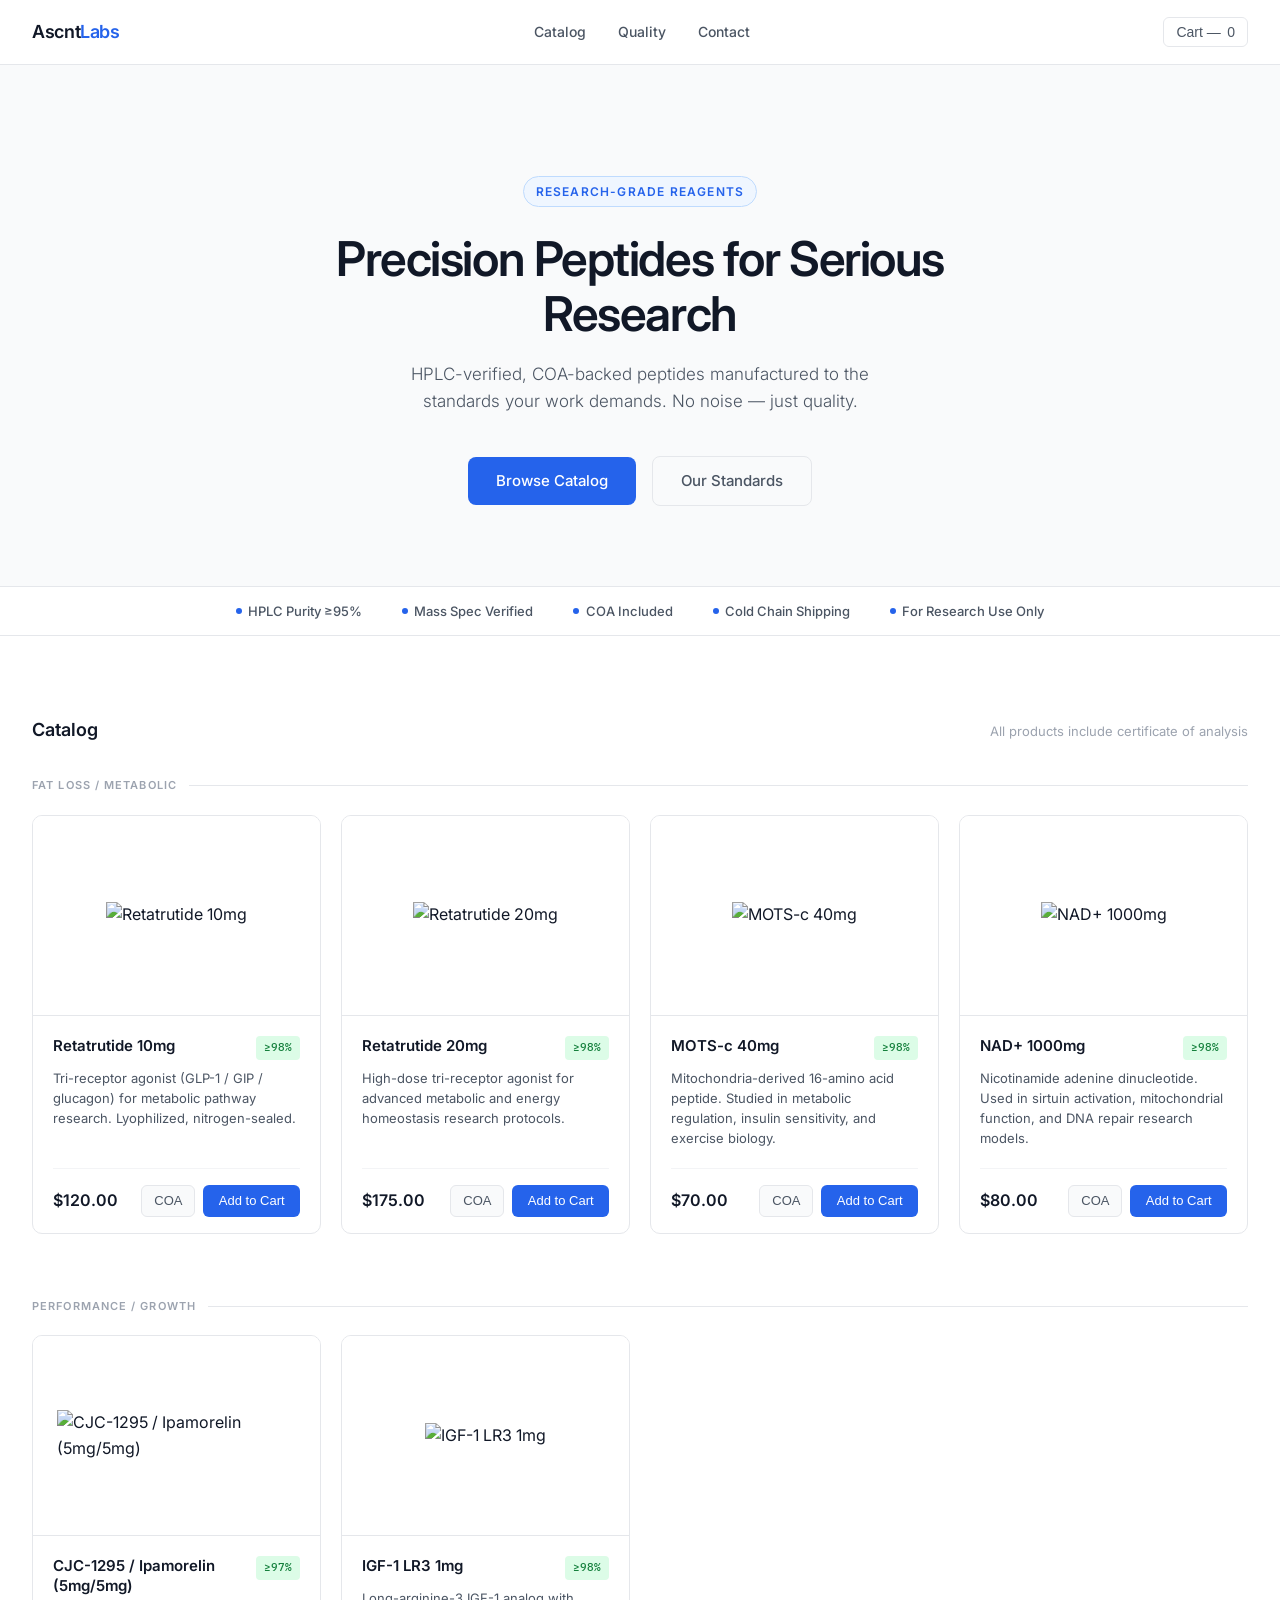
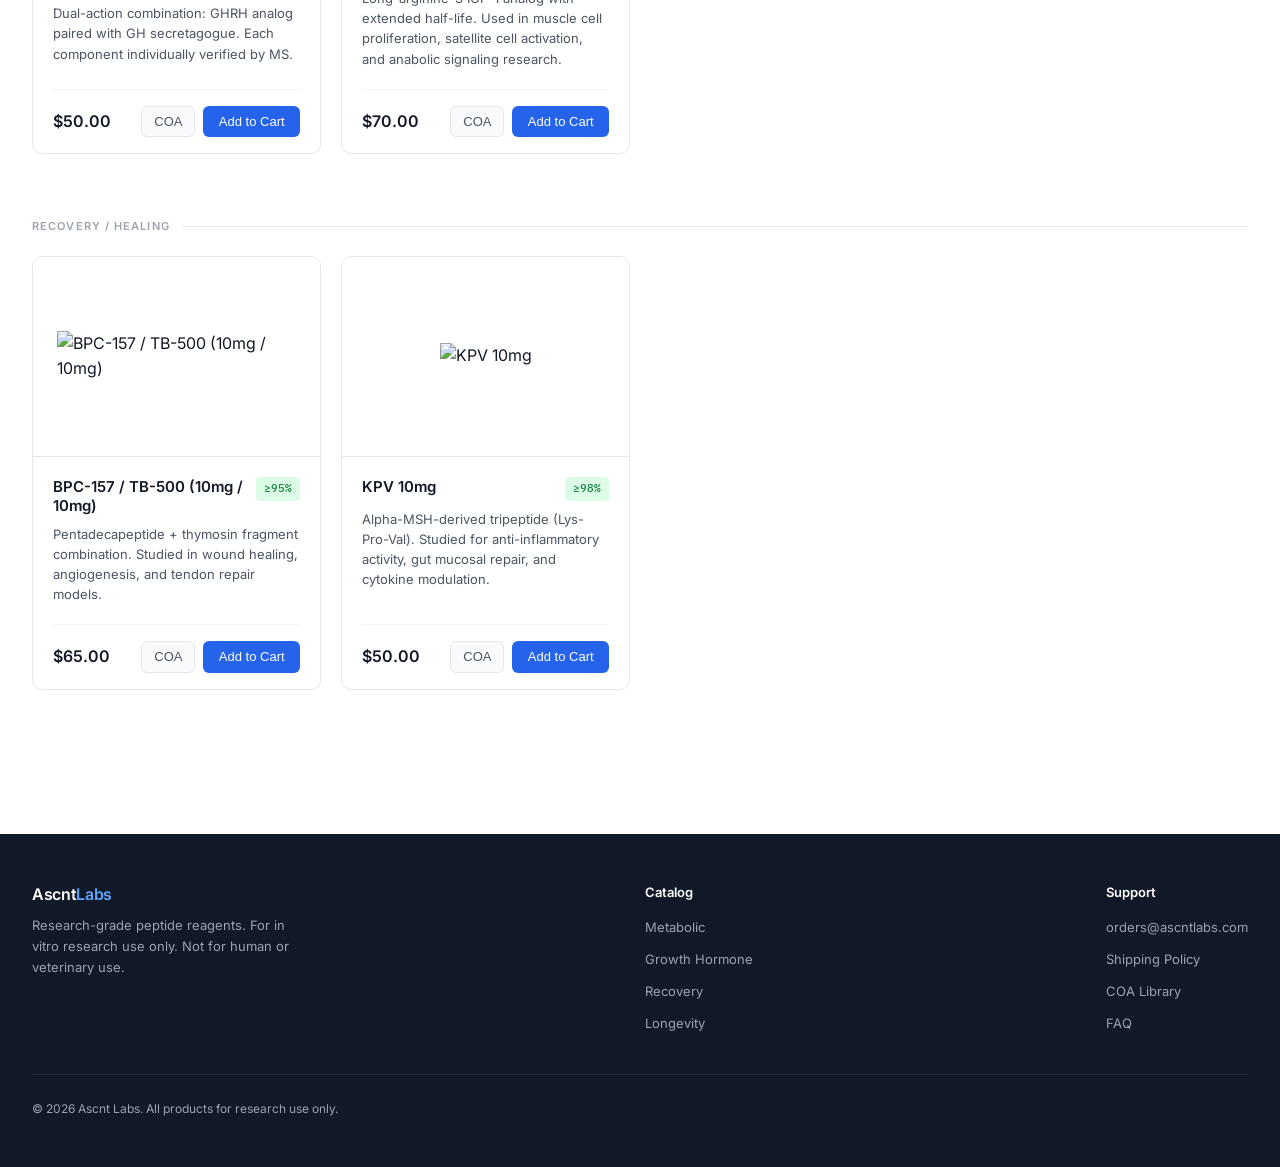
==== prototype/index.html @ 93847897 "Initial commit: Ascnt Labs storefront prototype - prototype/index.html — clinical lab-aesthetic stor" ====
<!DOCTYPE html>
<html lang="en">
<head>
    <meta charset="UTF-8">
    <meta name="viewport" content="width=device-width, initial-scale=1.0">
    <title>Ascnt Labs — Research-Grade Peptides</title>
    <link href="https://fonts.googleapis.com/css2?family=Inter:wght@300;400;500;600&family=IBM+Plex+Mono:wght@400;500&display=swap" rel="stylesheet">
    <style>
        :root {
            --white:       #FFFFFF;
            --gray-50:     #F9FAFB;
            --gray-100:    #F3F4F6;
            --gray-200:    #E5E7EB;
            --gray-400:    #9CA3AF;
            --gray-600:    #4B5563;
            --gray-900:    #111827;
            --blue-50:     #EFF6FF;
            --blue-200:    #BFDBFE;
            --blue-600:    #2563EB;
            --blue-700:    #1D4ED8;
            --green-100:   #DCFCE7;
            --green-700:   #15803D;
            --shadow-sm:   0 1px 3px rgba(0,0,0,0.08);
            --shadow-md:   0 4px 12px rgba(0,0,0,0.08);
            --shadow-lg:   0 8px 24px rgba(0,0,0,0.10);
        }

        * { margin: 0; padding: 0; box-sizing: border-box; }

        body {
            font-family: 'Inter', sans-serif;
            color: var(--gray-900);
            background: var(--white);
            line-height: 1.6;
        }

        /* ── NAV ── */
        .nav {
            position: fixed;
            top: 0; width: 100%;
            background: rgba(255,255,255,0.96);
            backdrop-filter: blur(12px);
            border-bottom: 1px solid var(--gray-200);
            z-index: 1000;
        }
        .nav-inner {
            max-width: 1280px;
            margin: 0 auto;
            padding: 0 2rem;
            height: 64px;
            display: flex;
            align-items: center;
            justify-content: space-between;
        }
        .logo {
            font-size: 1.125rem;
            font-weight: 600;
            letter-spacing: -0.02em;
            color: var(--gray-900);
            text-decoration: none;
        }
        .logo span { color: var(--blue-600); }
        .nav-links {
            display: flex;
            gap: 2rem;
            list-style: none;
            align-items: center;
        }
        .nav-links a {
            font-size: 0.875rem;
            font-weight: 500;
            color: var(--gray-600);
            text-decoration: none;
            transition: color 0.2s;
        }
        .nav-links a:hover { color: var(--gray-900); }
        .nav-cart {
            display: flex;
            align-items: center;
            gap: 0.4rem;
            font-size: 0.875rem;
            font-weight: 500;
            color: var(--gray-600);
            cursor: pointer;
            background: none;
            border: none;
            padding: 0.4rem 0.75rem;
            border: 1px solid var(--gray-200);
            border-radius: 6px;
            transition: all 0.2s;
        }
        .nav-cart:hover { border-color: var(--blue-600); color: var(--blue-600); }

        /* ── HERO ── */
        .hero {
            margin-top: 64px;
            padding: 7rem 2rem 5rem;
            background: var(--gray-50);
            border-bottom: 1px solid var(--gray-200);
        }
        .hero-inner {
            max-width: 720px;
            margin: 0 auto;
            text-align: center;
        }
        .hero-label {
            display: inline-block;
            font-size: 0.75rem;
            font-weight: 600;
            letter-spacing: 0.1em;
            text-transform: uppercase;
            color: var(--blue-600);
            background: var(--blue-50);
            border: 1px solid var(--blue-200);
            padding: 0.3rem 0.75rem;
            border-radius: 99px;
            margin-bottom: 1.5rem;
        }
        .hero h1 {
            font-size: clamp(2rem, 4vw, 3rem);
            font-weight: 600;
            letter-spacing: -0.03em;
            line-height: 1.15;
            color: var(--gray-900);
            margin-bottom: 1.25rem;
        }
        .hero p {
            font-size: 1.0625rem;
            color: var(--gray-600);
            max-width: 520px;
            margin: 0 auto 2.5rem;
            font-weight: 300;
        }
        .btn-primary {
            display: inline-block;
            background: var(--blue-600);
            color: #fff;
            font-size: 0.9375rem;
            font-weight: 500;
            padding: 0.75rem 1.75rem;
            border-radius: 8px;
            text-decoration: none;
            border: none;
            cursor: pointer;
            transition: background 0.2s, transform 0.15s;
        }
        .btn-primary:hover { background: var(--blue-700); transform: translateY(-1px); }
        .btn-outline {
            display: inline-block;
            background: transparent;
            color: var(--gray-600);
            font-size: 0.9375rem;
            font-weight: 500;
            padding: 0.75rem 1.75rem;
            border-radius: 8px;
            text-decoration: none;
            border: 1px solid var(--gray-200);
            cursor: pointer;
            margin-left: 0.75rem;
            transition: border-color 0.2s, color 0.2s;
        }
        .btn-outline:hover { border-color: var(--gray-400); color: var(--gray-900); }

        /* ── TRUST BAR ── */
        .trust-bar {
            background: var(--white);
            border-bottom: 1px solid var(--gray-200);
            padding: 0.875rem 2rem;
        }
        .trust-bar-inner {
            max-width: 1280px;
            margin: 0 auto;
            display: flex;
            justify-content: center;
            gap: 2.5rem;
            flex-wrap: wrap;
        }
        .trust-item {
            display: flex;
            align-items: center;
            gap: 0.4rem;
            font-size: 0.8125rem;
            font-weight: 500;
            color: var(--gray-600);
        }
        .trust-dot {
            width: 6px; height: 6px;
            border-radius: 50%;
            background: var(--blue-600);
            flex-shrink: 0;
        }

        /* ── PRODUCTS ── */
        .products {
            padding: 5rem 2rem;
            background: var(--white);
        }
        .products-inner { max-width: 1280px; margin: 0 auto; }

        .section-header {
            display: flex;
            align-items: baseline;
            justify-content: space-between;
            margin-bottom: 2rem;
        }
        .section-title {
            font-size: 1.125rem;
            font-weight: 600;
            color: var(--gray-900);
        }
        .section-meta {
            font-size: 0.8125rem;
            color: var(--gray-400);
        }

        .category-block { margin-bottom: 4rem; }
        .category-label {
            font-size: 0.6875rem;
            font-weight: 600;
            letter-spacing: 0.1em;
            text-transform: uppercase;
            color: var(--gray-400);
            margin-bottom: 1.25rem;
            display: flex;
            align-items: center;
            gap: 0.75rem;
        }
        .category-label::after {
            content: '';
            flex: 1;
            height: 1px;
            background: var(--gray-200);
        }

        .product-grid {
            display: grid;
            grid-template-columns: repeat(auto-fill, minmax(280px, 1fr));
            gap: 1.25rem;
        }

        .product-card {
            border: 1px solid var(--gray-200);
            border-radius: 10px;
            padding: 0;
            background: var(--white);
            transition: border-color 0.2s, box-shadow 0.2s;
            display: flex;
            flex-direction: column;
            overflow: hidden;
        }
        .product-card:hover {
            border-color: var(--gray-400);
            box-shadow: var(--shadow-md);
        }
        .product-img-wrap {
            background: var(--white);
            border-bottom: 1px solid var(--gray-200);
            height: 200px;
            display: flex;
            align-items: center;
            justify-content: center;
            padding: 1.5rem;
            overflow: hidden;
        }
        .product-img-wrap img {
            max-width: 100%;
            max-height: 100%;
            width: auto;
            height: auto;
            object-fit: contain;
            display: block;
        }
        .product-card-body {
            padding: 1.25rem 1.25rem 1rem;
            display: flex;
            flex-direction: column;
            flex: 1;
        }

        .product-card-top {
            display: flex;
            justify-content: space-between;
            align-items: flex-start;
            margin-bottom: 0.5rem;
        }
        .product-name {
            font-size: 0.9375rem;
            font-weight: 600;
            color: var(--gray-900);
            line-height: 1.3;
        }
        .purity-tag {
            font-family: 'IBM Plex Mono', monospace;
            font-size: 0.6875rem;
            font-weight: 500;
            color: var(--green-700);
            background: var(--green-100);
            padding: 0.2rem 0.5rem;
            border-radius: 4px;
            white-space: nowrap;
            flex-shrink: 0;
            margin-left: 0.5rem;
        }
        .product-desc {
            font-size: 0.8125rem;
            color: var(--gray-600);
            line-height: 1.55;
            margin-bottom: 1.25rem;
            flex: 1;
        }
        .product-footer {
            display: flex;
            align-items: center;
            justify-content: space-between;
            margin-top: auto;
            padding-top: 1rem;
            border-top: 1px solid var(--gray-100);
        }
        .product-price {
            font-size: 1rem;
            font-weight: 600;
            color: var(--gray-900);
        }
        .product-actions {
            display: flex;
            gap: 0.5rem;
        }
        .btn-coa {
            font-size: 0.8125rem;
            font-weight: 500;
            color: var(--gray-600);
            background: var(--gray-50);
            border: 1px solid var(--gray-200);
            padding: 0.45rem 0.75rem;
            border-radius: 6px;
            cursor: pointer;
            transition: all 0.2s;
        }
        .btn-coa:hover { background: var(--gray-100); }
        .btn-atc {
            font-size: 0.8125rem;
            font-weight: 500;
            color: var(--white);
            background: var(--blue-600);
            border: 1px solid transparent;
            padding: 0.45rem 0.9rem;
            border-radius: 6px;
            cursor: pointer;
            transition: background 0.2s;
        }
        .btn-atc:hover { background: var(--blue-700); }
        .btn-atc.added { background: var(--green-700); }

        /* ── COA MODAL ── */
        .modal-overlay {
            display: none;
            position: fixed;
            inset: 0;
            background: rgba(17,24,39,0.5);
            backdrop-filter: blur(4px);
            z-index: 2000;
            align-items: center;
            justify-content: center;
        }
        .modal-overlay.open { display: flex; }
        .modal-box {
            background: var(--white);
            border-radius: 12px;
            width: 90%;
            max-width: 600px;
            max-height: 80vh;
            overflow: hidden;
            display: flex;
            flex-direction: column;
            box-shadow: var(--shadow-lg);
        }
        .modal-top {
            padding: 1.5rem 2rem;
            border-bottom: 1px solid var(--gray-200);
            display: flex;
            justify-content: space-between;
            align-items: flex-start;
        }
        .modal-top h3 { font-size: 1rem; font-weight: 600; }
        .modal-top p { font-size: 0.8125rem; color: var(--gray-400); margin-top: 0.2rem; }
        .modal-close {
            background: none; border: none; cursor: pointer;
            color: var(--gray-400); font-size: 1.25rem; line-height: 1;
            padding: 0.25rem;
        }
        .modal-close:hover { color: var(--gray-900); }
        .modal-body {
            padding: 1.5rem 2rem;
            overflow-y: auto;
        }
        .coa-row {
            display: flex;
            gap: 1rem;
            padding: 0.75rem 0;
            border-bottom: 1px solid var(--gray-100);
            font-size: 0.875rem;
        }
        .coa-row:last-child { border-bottom: none; }
        .coa-key { font-weight: 500; color: var(--gray-600); min-width: 180px; flex-shrink: 0; }
        .coa-val { font-family: 'IBM Plex Mono', monospace; color: var(--gray-900); }
        .coa-storage {
            margin-top: 1.25rem;
            background: var(--blue-50);
            border: 1px solid var(--blue-200);
            border-radius: 8px;
            padding: 1rem 1.25rem;
            font-size: 0.8125rem;
            color: var(--gray-600);
            line-height: 1.6;
        }

        /* ── CART SIDEBAR ── */
        .cart-overlay {
            display: none;
            position: fixed; inset: 0;
            background: rgba(17,24,39,0.4);
            z-index: 2999;
        }
        .cart-overlay.open { display: block; }
        .cart-sidebar {
            position: fixed;
            top: 0; right: 0;
            width: 380px; height: 100vh;
            background: var(--white);
            border-left: 1px solid var(--gray-200);
            z-index: 3000;
            transform: translateX(100%);
            transition: transform 0.25s ease;
            display: flex;
            flex-direction: column;
        }
        .cart-sidebar.open { transform: translateX(0); }
        .cart-head {
            padding: 1.25rem 1.5rem;
            border-bottom: 1px solid var(--gray-200);
            display: flex;
            justify-content: space-between;
            align-items: center;
        }
        .cart-head h3 { font-size: 0.9375rem; font-weight: 600; }
        .cart-head button {
            background: none; border: none; cursor: pointer;
            color: var(--gray-400); font-size: 1.25rem;
        }
        .cart-items { flex: 1; overflow-y: auto; padding: 1rem 1.5rem; }
        .cart-empty { text-align: center; padding: 3rem 0; color: var(--gray-400); font-size: 0.875rem; }
        .cart-item-row {
            display: flex;
            gap: 1rem;
            padding: 0.875rem 0;
            border-bottom: 1px solid var(--gray-100);
        }
        .cart-item-info { flex: 1; }
        .cart-item-name { font-size: 0.875rem; font-weight: 500; }
        .cart-item-purity { font-size: 0.75rem; color: var(--gray-400); margin-top: 0.15rem; }
        .cart-item-price { font-size: 0.875rem; font-weight: 500; color: var(--gray-900); margin-top: 0.25rem; }
        .cart-qty {
            display: flex;
            align-items: center;
            gap: 0.5rem;
        }
        .cart-qty button {
            width: 24px; height: 24px;
            border: 1px solid var(--gray-200);
            background: var(--white);
            border-radius: 4px;
            cursor: pointer;
            font-size: 0.875rem;
            display: flex; align-items: center; justify-content: center;
            color: var(--gray-600);
        }
        .cart-qty button:hover { background: var(--gray-50); }
        .cart-qty span { font-size: 0.875rem; min-width: 20px; text-align: center; }
        .cart-foot {
            padding: 1.25rem 1.5rem;
            border-top: 1px solid var(--gray-200);
        }
        .cart-subtotal {
            display: flex;
            justify-content: space-between;
            font-size: 0.9375rem;
            font-weight: 600;
            margin-bottom: 1rem;
        }
        .cart-foot .btn-primary { width: 100%; text-align: center; }
        .cart-note { font-size: 0.75rem; color: var(--gray-400); text-align: center; margin-top: 0.75rem; }

        /* ── FOOTER ── */
        footer {
            background: var(--gray-900);
            color: var(--gray-400);
            padding: 3rem 2rem;
        }
        .footer-inner {
            max-width: 1280px;
            margin: 0 auto;
            display: flex;
            justify-content: space-between;
            align-items: flex-start;
            gap: 2rem;
            flex-wrap: wrap;
        }
        .footer-brand .logo { color: var(--white); font-size: 1rem; }
        .footer-brand p { font-size: 0.8125rem; margin-top: 0.5rem; max-width: 260px; line-height: 1.6; }
        .footer-links h4 { font-size: 0.8125rem; font-weight: 600; color: var(--white); margin-bottom: 0.75rem; }
        .footer-links ul { list-style: none; }
        .footer-links li { margin-bottom: 0.4rem; }
        .footer-links a { font-size: 0.8125rem; color: var(--gray-400); text-decoration: none; }
        .footer-links a:hover { color: var(--white); }
        .footer-bottom {
            max-width: 1280px;
            margin: 2rem auto 0;
            padding-top: 1.5rem;
            border-top: 1px solid rgba(255,255,255,0.08);
            font-size: 0.75rem;
        }

        /* ── RESPONSIVE ── */
        @media (max-width: 640px) {
            .nav-links { display: none; }
            .hero { padding: 5rem 1.5rem 3.5rem; }
            .products { padding: 3rem 1.25rem; }
            .product-grid { grid-template-columns: 1fr; }
            .cart-sidebar { width: 100%; }
            .trust-bar-inner { gap: 1rem; }
        }
    </style>
</head>
<body>

<!-- NAV -->
<nav class="nav">
    <div class="nav-inner">
        <a href="#" class="logo">Ascnt<span>Labs</span></a>
        <ul class="nav-links">
            <li><a href="#catalog">Catalog</a></li>
            <li><a href="#quality">Quality</a></li>
            <li><a href="#contact">Contact</a></li>
        </ul>
        <button class="nav-cart" onclick="toggleCart()">
            Cart &mdash; <span id="cart-count">0</span>
        </button>
    </div>
</nav>

<!-- HERO -->
<section class="hero">
    <div class="hero-inner">
        <span class="hero-label">Research-Grade Reagents</span>
        <h1>Precision Peptides for Serious Research</h1>
        <p>HPLC-verified, COA-backed peptides manufactured to the standards your work demands. No noise — just quality.</p>
        <a href="#catalog" class="btn-primary">Browse Catalog</a>
        <a href="#quality" class="btn-outline">Our Standards</a>
    </div>
</section>

<!-- TRUST BAR -->
<div class="trust-bar">
    <div class="trust-bar-inner">
        <span class="trust-item"><span class="trust-dot"></span>HPLC Purity ≥95%</span>
        <span class="trust-item"><span class="trust-dot"></span>Mass Spec Verified</span>
        <span class="trust-item"><span class="trust-dot"></span>COA Included</span>
        <span class="trust-item"><span class="trust-dot"></span>Cold Chain Shipping</span>
        <span class="trust-item"><span class="trust-dot"></span>For Research Use Only</span>
    </div>
</div>

<!-- CATALOG -->
<section class="products" id="catalog">
    <div class="products-inner">
        <div class="section-header">
            <span class="section-title">Catalog</span>
            <span class="section-meta">All products include certificate of analysis</span>
        </div>

        <!-- Fat Loss / Metabolic -->
        <div class="category-block">
            <div class="category-label">Fat Loss / Metabolic</div>
            <div class="product-grid">

                <div class="product-card">
                    <div class="product-img-wrap">
                        <img src="https://ascntlabs.com/wp-content/uploads/2026/03/A973D19C-772F-4755-86F5-D60B913EC6E7-300x300.png" alt="Retatrutide 10mg">
                    </div>
                    <div class="product-card-body">
                        <div class="product-card-top">
                            <span class="product-name">Retatrutide 10mg</span>
                            <span class="purity-tag">≥98%</span>
                        </div>
                        <p class="product-desc">Tri-receptor agonist (GLP-1 / GIP / glucagon) for metabolic pathway research. Lyophilized, nitrogen-sealed.</p>
                        <div class="product-footer">
                            <span class="product-price">$120.00</span>
                            <div class="product-actions">
                                <button class="btn-coa" onclick="openCOA('retatrutide')">COA</button>
                                <button class="btn-atc" onclick="addToCart(this, 'retatrutide-10mg', 'Retatrutide 10mg', 120.00, '≥98% HPLC')">Add to Cart</button>
                            </div>
                        </div>
                    </div>
                </div>

                <div class="product-card">
                    <div class="product-img-wrap">
                        <img src="https://ascntlabs.com/wp-content/uploads/2026/03/425BF7D2-D442-4A06-AD78-8543AF862CE4-300x300.png" alt="Retatrutide 20mg">
                    </div>
                    <div class="product-card-body">
                        <div class="product-card-top">
                            <span class="product-name">Retatrutide 20mg</span>
                            <span class="purity-tag">≥98%</span>
                        </div>
                        <p class="product-desc">High-dose tri-receptor agonist for advanced metabolic and energy homeostasis research protocols.</p>
                        <div class="product-footer">
                            <span class="product-price">$175.00</span>
                            <div class="product-actions">
                                <button class="btn-coa" onclick="openCOA('retatrutide')">COA</button>
                                <button class="btn-atc" onclick="addToCart(this, 'retatrutide-20mg', 'Retatrutide 20mg', 175.00, '≥98% HPLC')">Add to Cart</button>
                            </div>
                        </div>
                    </div>
                </div>

                <div class="product-card">
                    <div class="product-img-wrap">
                        <img src="https://ascntlabs.com/wp-content/uploads/2026/03/22370990-6671-4916-9722-01942E691A66-300x300.png" alt="MOTS-c 40mg">
                    </div>
                    <div class="product-card-body">
                        <div class="product-card-top">
                            <span class="product-name">MOTS-c 40mg</span>
                            <span class="purity-tag">≥98%</span>
                        </div>
                        <p class="product-desc">Mitochondria-derived 16-amino acid peptide. Studied in metabolic regulation, insulin sensitivity, and exercise biology.</p>
                        <div class="product-footer">
                            <span class="product-price">$70.00</span>
                            <div class="product-actions">
                                <button class="btn-coa" onclick="openCOA('mots')">COA</button>
                                <button class="btn-atc" onclick="addToCart(this, 'mots-c-40mg', 'MOTS-c 40mg', 70.00, '≥98% HPLC')">Add to Cart</button>
                            </div>
                        </div>
                    </div>
                </div>

                <div class="product-card">
                    <div class="product-img-wrap">
                        <img src="https://ascntlabs.com/wp-content/uploads/2026/03/65B87D04-78AD-4845-A51E-76675DA1A362-300x300.png" alt="NAD+ 1000mg">
                    </div>
                    <div class="product-card-body">
                        <div class="product-card-top">
                            <span class="product-name">NAD+ 1000mg</span>
                            <span class="purity-tag">≥98%</span>
                        </div>
                        <p class="product-desc">Nicotinamide adenine dinucleotide. Used in sirtuin activation, mitochondrial function, and DNA repair research models.</p>
                        <div class="product-footer">
                            <span class="product-price">$80.00</span>
                            <div class="product-actions">
                                <button class="btn-coa" onclick="openCOA('nad')">COA</button>
                                <button class="btn-atc" onclick="addToCart(this, 'nad-1000mg', 'NAD+ 1000mg', 80.00, '≥98% HPLC')">Add to Cart</button>
                            </div>
                        </div>
                    </div>
                </div>

            </div>
        </div>

        <!-- Performance / Growth -->
        <div class="category-block">
            <div class="category-label">Performance / Growth</div>
            <div class="product-grid">

                <div class="product-card">
                    <div class="product-img-wrap">
                        <img src="https://ascntlabs.com/wp-content/uploads/2026/03/84F59392-8469-4397-BEFB-1A0F83288F43-300x300.png" alt="CJC-1295 / Ipamorelin (5mg/5mg)">
                    </div>
                    <div class="product-card-body">
                        <div class="product-card-top">
                            <span class="product-name">CJC-1295 / Ipamorelin (5mg/5mg)</span>
                            <span class="purity-tag">≥97%</span>
                        </div>
                        <p class="product-desc">Dual-action combination: GHRH analog paired with GH secretagogue. Each component individually verified by MS.</p>
                        <div class="product-footer">
                            <span class="product-price">$50.00</span>
                            <div class="product-actions">
                                <button class="btn-coa" onclick="openCOA('cjc1295')">COA</button>
                                <button class="btn-atc" onclick="addToCart(this, 'cjc-ipamorelin-5mg', 'CJC-1295 / Ipamorelin (5mg/5mg)', 50.00, '≥97% HPLC')">Add to Cart</button>
                            </div>
                        </div>
                    </div>
                </div>

                <div class="product-card">
                    <div class="product-img-wrap">
                        <img src="https://ascntlabs.com/wp-content/uploads/2026/03/E76014BA-EABA-4B15-AB50-AF3AB4CEDE96-300x300.png" alt="IGF-1 LR3 1mg">
                    </div>
                    <div class="product-card-body">
                        <div class="product-card-top">
                            <span class="product-name">IGF-1 LR3 1mg</span>
                            <span class="purity-tag">≥98%</span>
                        </div>
                        <p class="product-desc">Long-arginine-3 IGF-1 analog with extended half-life. Used in muscle cell proliferation, satellite cell activation, and anabolic signaling research.</p>
                        <div class="product-footer">
                            <span class="product-price">$70.00</span>
                            <div class="product-actions">
                                <button class="btn-coa" onclick="openCOA('igf1')">COA</button>
                                <button class="btn-atc" onclick="addToCart(this, 'igf1-lr3-1mg', 'IGF-1 LR3 1mg', 70.00, '≥98% HPLC')">Add to Cart</button>
                            </div>
                        </div>
                    </div>
                </div>

            </div>
        </div>

        <!-- Recovery / Healing -->
        <div class="category-block">
            <div class="category-label">Recovery / Healing</div>
            <div class="product-grid">

                <div class="product-card">
                    <div class="product-img-wrap">
                        <img src="https://ascntlabs.com/wp-content/uploads/2026/03/67340AB4-19EC-4C1C-9A5C-38E5CF64516A-300x300.png" alt="BPC-157 / TB-500 (10mg / 10mg)">
                    </div>
                    <div class="product-card-body">
                        <div class="product-card-top">
                            <span class="product-name">BPC-157 / TB-500 (10mg / 10mg)</span>
                            <span class="purity-tag">≥95%</span>
                        </div>
                        <p class="product-desc">Pentadecapeptide + thymosin fragment combination. Studied in wound healing, angiogenesis, and tendon repair models.</p>
                        <div class="product-footer">
                            <span class="product-price">$65.00</span>
                            <div class="product-actions">
                                <button class="btn-coa" onclick="openCOA('bpc157')">COA</button>
                                <button class="btn-atc" onclick="addToCart(this, 'bpc157-tb500', 'BPC-157 / TB-500 (10mg/10mg)', 65.00, '≥95% HPLC')">Add to Cart</button>
                            </div>
                        </div>
                    </div>
                </div>

                <div class="product-card">
                    <div class="product-img-wrap">
                        <img src="https://ascntlabs.com/wp-content/uploads/2026/03/8F6FA60F-045A-4498-A8C3-562706BD74EB-300x300.png" alt="KPV 10mg">
                    </div>
                    <div class="product-card-body">
                        <div class="product-card-top">
                            <span class="product-name">KPV 10mg</span>
                            <span class="purity-tag">≥98%</span>
                        </div>
                        <p class="product-desc">Alpha-MSH-derived tripeptide (Lys-Pro-Val). Studied for anti-inflammatory activity, gut mucosal repair, and cytokine modulation.</p>
                        <div class="product-footer">
                            <span class="product-price">$50.00</span>
                            <div class="product-actions">
                                <button class="btn-coa" onclick="openCOA('kpv')">COA</button>
                                <button class="btn-atc" onclick="addToCart(this, 'kpv-10mg', 'KPV 10mg', 50.00, '≥98% HPLC')">Add to Cart</button>
                            </div>
                        </div>
                    </div>
                </div>

            </div>
        </div>

    </div>
</section>

<!-- FOOTER -->
<footer id="contact">
    <div class="footer-inner">
        <div class="footer-brand">
            <a href="#" class="logo">Ascnt<span style="color:#60A5FA">Labs</span></a>
            <p>Research-grade peptide reagents. For in vitro research use only. Not for human or veterinary use.</p>
        </div>
        <div class="footer-links">
            <h4>Catalog</h4>
            <ul>
                <li><a href="#catalog">Metabolic</a></li>
                <li><a href="#catalog">Growth Hormone</a></li>
                <li><a href="#catalog">Recovery</a></li>
                <li><a href="#catalog">Longevity</a></li>
            </ul>
        </div>
        <div class="footer-links">
            <h4>Support</h4>
            <ul>
                <li><a href="mailto:orders@ascntlabs.com">orders@ascntlabs.com</a></li>
                <li><a href="#">Shipping Policy</a></li>
                <li><a href="#">COA Library</a></li>
                <li><a href="#">FAQ</a></li>
            </ul>
        </div>
    </div>
    <div class="footer-bottom">
        &copy; 2026 Ascnt Labs. All products for research use only.
    </div>
</footer>

<!-- COA MODAL -->
<div class="modal-overlay" id="coa-modal" onclick="closeCOA(event)">
    <div class="modal-box">
        <div class="modal-top">
            <div>
                <h3 id="coa-title">Certificate of Analysis</h3>
                <p id="coa-lot">Loading...</p>
            </div>
            <button class="modal-close" onclick="closeCOABtn()">&times;</button>
        </div>
        <div class="modal-body" id="coa-body"></div>
    </div>
</div>

<!-- CART SIDEBAR -->
<div class="cart-overlay" id="cart-overlay" onclick="toggleCart()"></div>
<div class="cart-sidebar" id="cart-sidebar">
    <div class="cart-head">
        <h3>Cart (<span id="cart-count-sidebar">0</span>)</h3>
        <button onclick="toggleCart()">&times;</button>
    </div>
    <div class="cart-items" id="cart-items">
        <div class="cart-empty">Your cart is empty.</div>
    </div>
    <div class="cart-foot" id="cart-foot" style="display:none">
        <div class="cart-subtotal">
            <span>Subtotal</span>
            <span id="cart-subtotal">$0.00</span>
        </div>
        <button class="btn-primary" onclick="proceedToCheckout()">Checkout</button>
        <p class="cart-note">COA included &bull; Cold chain shipping &bull; Research use only</p>
    </div>
</div>

<script>
    // ── COA DATA ──────────────────────────────────────────────
    const COA = {
        retatrutide: {
            name: 'Retatrutide 10mg',
            lot: 'Lot #RET-2025-A7B3',
            rows: [
                ['HPLC Purity',          '98.7% (C18, gradient 10–60% ACN / 30 min)'],
                ['Molecular Weight',     '4,758.42 Da (calc.) / 4,758.39 Da (obs. ESI-MS)'],
                ['Water Content',        '4.2% (Karl Fischer titration)'],
                ['Peptide Content',      '94.1% (amino acid analysis)'],
                ['Appearance',          'White to off-white lyophilized powder'],
            ],
            storage: 'Store at −20 °C in a dry, dark environment. Stable ≥24 months from manufacture date. Reconstitute in BAC water; once reconstituted, store at 2–8 °C and use within 28 days.'
        },
        semaglutide: {
            name: 'Semaglutide 5mg',
            lot: 'Lot #SEM-2025-B4C1',
            rows: [
                ['HPLC Purity',          '98.3% (C18, gradient 15–55% ACN / 30 min)'],
                ['Molecular Weight',     '4,113.58 Da (calc.) / 4,113.55 Da (obs. ESI-MS)'],
                ['Water Content',        '4.5% (Karl Fischer titration)'],
                ['Peptide Content',      '93.8% (amino acid analysis)'],
                ['Appearance',          'White lyophilized powder'],
            ],
            storage: 'Store at −20 °C, desiccated. Stable ≥24 months. After reconstitution store at 2–8 °C; use within 28 days.'
        },
        tesamorelin: {
            name: 'Tesamorelin 10mg',
            lot: 'Lot #TES-2025-C2F9',
            rows: [
                ['HPLC Purity',          '99.3% (C18, gradient 5–50% ACN / 25 min)'],
                ['Molecular Weight',     '5,136.84 Da (calc.) / 5,136.87 Da (obs. MALDI-TOF)'],
                ['Water Content',        '3.8%'],
                ['Peptide Content',      '95.7%'],
                ['Appearance',          'White lyophilized powder'],
            ],
            storage: 'Store at −20 °C, desiccated. Stable ≥24 months.'
        },
        cjc1295: {
            name: 'CJC-1295 / Ipamorelin',
            lot: 'Lot #CJC-2025-D8K1',
            rows: [
                ['HPLC Purity',          '97.4% combined (C18, gradient 20–50% ACN / 35 min)'],
                ['CJC-1295 MW',         '3,647.28 Da (calc.) / 3,647.31 Da (obs.)'],
                ['Ipamorelin MW',       '2,332.84 Da (calc.) / 2,332.87 Da (obs.)'],
                ['Water Content',        '5.1%'],
                ['Peptide Content',      '92.8%'],
            ],
            storage: 'Store at −20 °C, desiccated. Stable ≥24 months from manufacture.'
        },
        hgh: {
            name: 'HGH 5000 IU / 3ml',
            lot: 'Lot #HGH-2025-G9P2',
            rows: [
                ['HPLC Purity',          '99.2% (C4, gradient 25–45% ACN / 30 min)'],
                ['Molecular Weight',     '22,124.12 Da (calc.) / 22,124.08 Da (obs. MALDI-TOF)'],
                ['Biological Activity', '3.2 IU/mg (WHO Reference Standard)'],
                ['Endotoxin',           '<0.1 EU/mL (LAL test)'],
                ['Appearance',          'White lyophilized powder'],
            ],
            storage: 'Store at 2–8 °C prior to reconstitution. Once reconstituted, use within 21 days. Do not freeze reconstituted solution.'
        },
        bpc157: {
            name: 'BPC-157 / TB-500',
            lot: 'Lot #BPC-2025-E5M7',
            rows: [
                ['HPLC Purity',          '95.8% combined (C18, gradient 15–55% ACN / 40 min)'],
                ['BPC-157 MW',          '1,419.53 Da (calc.) / 1,419.51 Da (obs.)'],
                ['TB-500 MW',           '4,963.44 Da (calc.) / 4,963.47 Da (obs.)'],
                ['Water Content',        '6.3%'],
                ['Peptide Content',      '89.2%'],
            ],
            storage: 'Store at −20 °C, desiccated. Stable ≥24 months.'
        },
        ghk: {
            name: 'GHK-Cu 50mg',
            lot: 'Lot #GHK-2025-L8M3',
            rows: [
                ['HPLC Purity',          '97.2% (C18, gradient 10–40% ACN / 25 min)'],
                ['Molecular Weight',     '404.46 Da (calc.) / 404.44 Da (obs. ESI-MS)'],
                ['Copper Content',      '15.7% (ICP-MS)'],
                ['Water Content',        '6.8%'],
                ['Appearance',          'Blue-green powder'],
            ],
            storage: 'Store at −20 °C, desiccated, protected from light.'
        },
        nad: {
            name: 'NAD+ 500mg',
            lot: 'Lot #NAD-2025-F3N8',
            rows: [
                ['HPLC Purity',          '98.1% (C18, gradient 10–30% ACN / 20 min)'],
                ['Molecular Weight',     '663.43 Da (calc.) / 663.41 Da (obs. ESI-MS)'],
                ['Enzymatic Activity',  '≥95% retention vs reference standard'],
                ['Water Content',        '4.7%'],
                ['Appearance',          'White to slightly yellow powder'],
            ],
            storage: 'Store at −20 °C, desiccated, protected from light and humidity.'
        },
        mots: {
            name: 'MOTS-c 40mg',
            lot: 'Lot #MOT-2025-J2K6',
            rows: [
                ['HPLC Purity',          '98.4% (C18, gradient 15–65% ACN / 35 min)'],
                ['Molecular Weight',     '1,785.97 Da (calc.) / 1,785.94 Da (obs. ESI-MS)'],
                ['Water Content',        '5.3%'],
                ['Peptide Content',      '93.1%'],
                ['Appearance',          'White lyophilized powder'],
            ],
            storage: 'Store at −20 °C, desiccated. Stable ≥24 months.'
        },
        igf1: {
            name: 'IGF-1 LR3 1mg',
            lot: 'Lot #IGF-2025-K3R7',
            rows: [
                ['HPLC Purity',          '98.2% (C18, gradient 20–60% ACN / 30 min)'],
                ['Molecular Weight',     '9,117.48 Da (calc.) / 9,117.44 Da (obs. MALDI-TOF)'],
                ['Water Content',        '4.9% (Karl Fischer titration)'],
                ['Peptide Content',      '93.5% (amino acid analysis)'],
                ['Appearance',          'White lyophilized powder'],
            ],
            storage: 'Store at −20 °C, desiccated. Stable ≥24 months from manufacture. Once reconstituted, store at 2–8 °C; use within 14 days. Avoid repeated freeze-thaw cycles.'
        },
        kpv: {
            name: 'KPV 10mg',
            lot: 'Lot #KPV-2025-N1Q4',
            rows: [
                ['HPLC Purity',          '98.6% (C18, gradient 5–35% ACN / 20 min)'],
                ['Molecular Weight',     '354.43 Da (calc.) / 354.41 Da (obs. ESI-MS)'],
                ['Water Content',        '5.1% (Karl Fischer titration)'],
                ['Peptide Content',      '93.9% (amino acid analysis)'],
                ['Appearance',          'White to off-white lyophilized powder'],
            ],
            storage: 'Store at −20 °C, desiccated, protected from light. Stable ≥24 months. After reconstitution store at 2–8 °C; use within 28 days.'
        },
        bac: {
            name: 'BAC Water 3ml',
            lot: 'Lot #BAC-2025-H1T4',
            rows: [
                ['Sterility',            'Sterile (USP <71> membrane filtration)'],
                ['Benzyl Alcohol',      '0.9% w/v (HPLC verified)'],
                ['Endotoxin',           '<0.5 EU/mL (LAL test)'],
                ['pH',                   '6.8 (USP range 4.5–7.0)'],
                ['Appearance',          'Clear, colorless solution'],
            ],
            storage: 'Store at room temperature (15–25 °C), away from direct light. Stable 3 years from manufacture.'
        }
    };

    function openCOA(key) {
        const d = COA[key];
        if (!d) return;
        document.getElementById('coa-title').textContent = d.name + ' — Certificate of Analysis';
        document.getElementById('coa-lot').textContent = d.lot;
        document.getElementById('coa-body').innerHTML =
            d.rows.map(r => `
                <div class="coa-row">
                    <span class="coa-key">${r[0]}</span>
                    <span class="coa-val">${r[1]}</span>
                </div>`).join('') +
            `<div class="coa-storage"><strong>Storage &amp; Stability</strong><br>${d.storage}</div>`;
        document.getElementById('coa-modal').classList.add('open');
        document.body.style.overflow = 'hidden';
    }

    function closeCOA(e) {
        if (e.target === document.getElementById('coa-modal')) closeCOABtn();
    }
    function closeCOABtn() {
        document.getElementById('coa-modal').classList.remove('open');
        document.body.style.overflow = '';
    }

    // ── CART ─────────────────────────────────────────────────
    let cart = JSON.parse(localStorage.getItem('ascnt-cart') || '[]');

    function saveCart() { localStorage.setItem('ascnt-cart', JSON.stringify(cart)); }

    function renderCart() {
        const count = cart.reduce((s, i) => s + i.qty, 0);
        document.getElementById('cart-count').textContent = count;
        document.getElementById('cart-count-sidebar').textContent = count;

        const itemsEl = document.getElementById('cart-items');
        const footEl  = document.getElementById('cart-foot');

        if (cart.length === 0) {
            itemsEl.innerHTML = '<div class="cart-empty">Your cart is empty.</div>';
            footEl.style.display = 'none';
            return;
        }

        footEl.style.display = 'block';
        itemsEl.innerHTML = cart.map(item => `
            <div class="cart-item-row">
                <div class="cart-item-info">
                    <div class="cart-item-name">${item.name}</div>
                    <div class="cart-item-purity">${item.purity}</div>
                    <div class="cart-item-price">$${(item.price * item.qty).toFixed(2)}</div>
                </div>
                <div class="cart-qty">
                    <button onclick="setQty('${item.id}', ${item.qty - 1})">−</button>
                    <span>${item.qty}</span>
                    <button onclick="setQty('${item.id}', ${item.qty + 1})">+</button>
                </div>
            </div>`).join('');

        const total = cart.reduce((s, i) => s + i.price * i.qty, 0);
        document.getElementById('cart-subtotal').textContent = '$' + total.toFixed(2);
    }

    function addToCart(btn, id, name, price, purity) {
        const existing = cart.find(i => i.id === id);
        if (existing) { existing.qty++; }
        else { cart.push({ id, name, price, purity, qty: 1 }); }
        saveCart();
        renderCart();

        btn.textContent = 'Added';
        btn.classList.add('added');
        setTimeout(() => { btn.textContent = 'Add to Cart'; btn.classList.remove('added'); }, 1200);
    }

    function setQty(id, newQty) {
        if (newQty <= 0) { cart = cart.filter(i => i.id !== id); }
        else { const item = cart.find(i => i.id === id); if (item) item.qty = newQty; }
        saveCart();
        renderCart();
    }

    function toggleCart() {
        const sidebar  = document.getElementById('cart-sidebar');
        const overlay  = document.getElementById('cart-overlay');
        const isOpen   = sidebar.classList.contains('open');
        sidebar.classList.toggle('open', !isOpen);
        overlay.classList.toggle('open', !isOpen);
        document.body.style.overflow = isOpen ? '' : 'hidden';
        if (!isOpen) renderCart();
    }

    function proceedToCheckout() {
        // On WordPress/WooCommerce this button will link to /checkout
        alert('Redirecting to checkout…\n\nOn the live WooCommerce site this links to /checkout');
    }

    // smooth scroll
    document.querySelectorAll('a[href^="#"]').forEach(a => {
        a.addEventListener('click', e => {
            const target = document.querySelector(a.getAttribute('href'));
            if (target) { e.preventDefault(); target.scrollIntoView({ behavior: 'smooth' }); }
        });
    });

    renderCart();
</script>
</body>
</html>
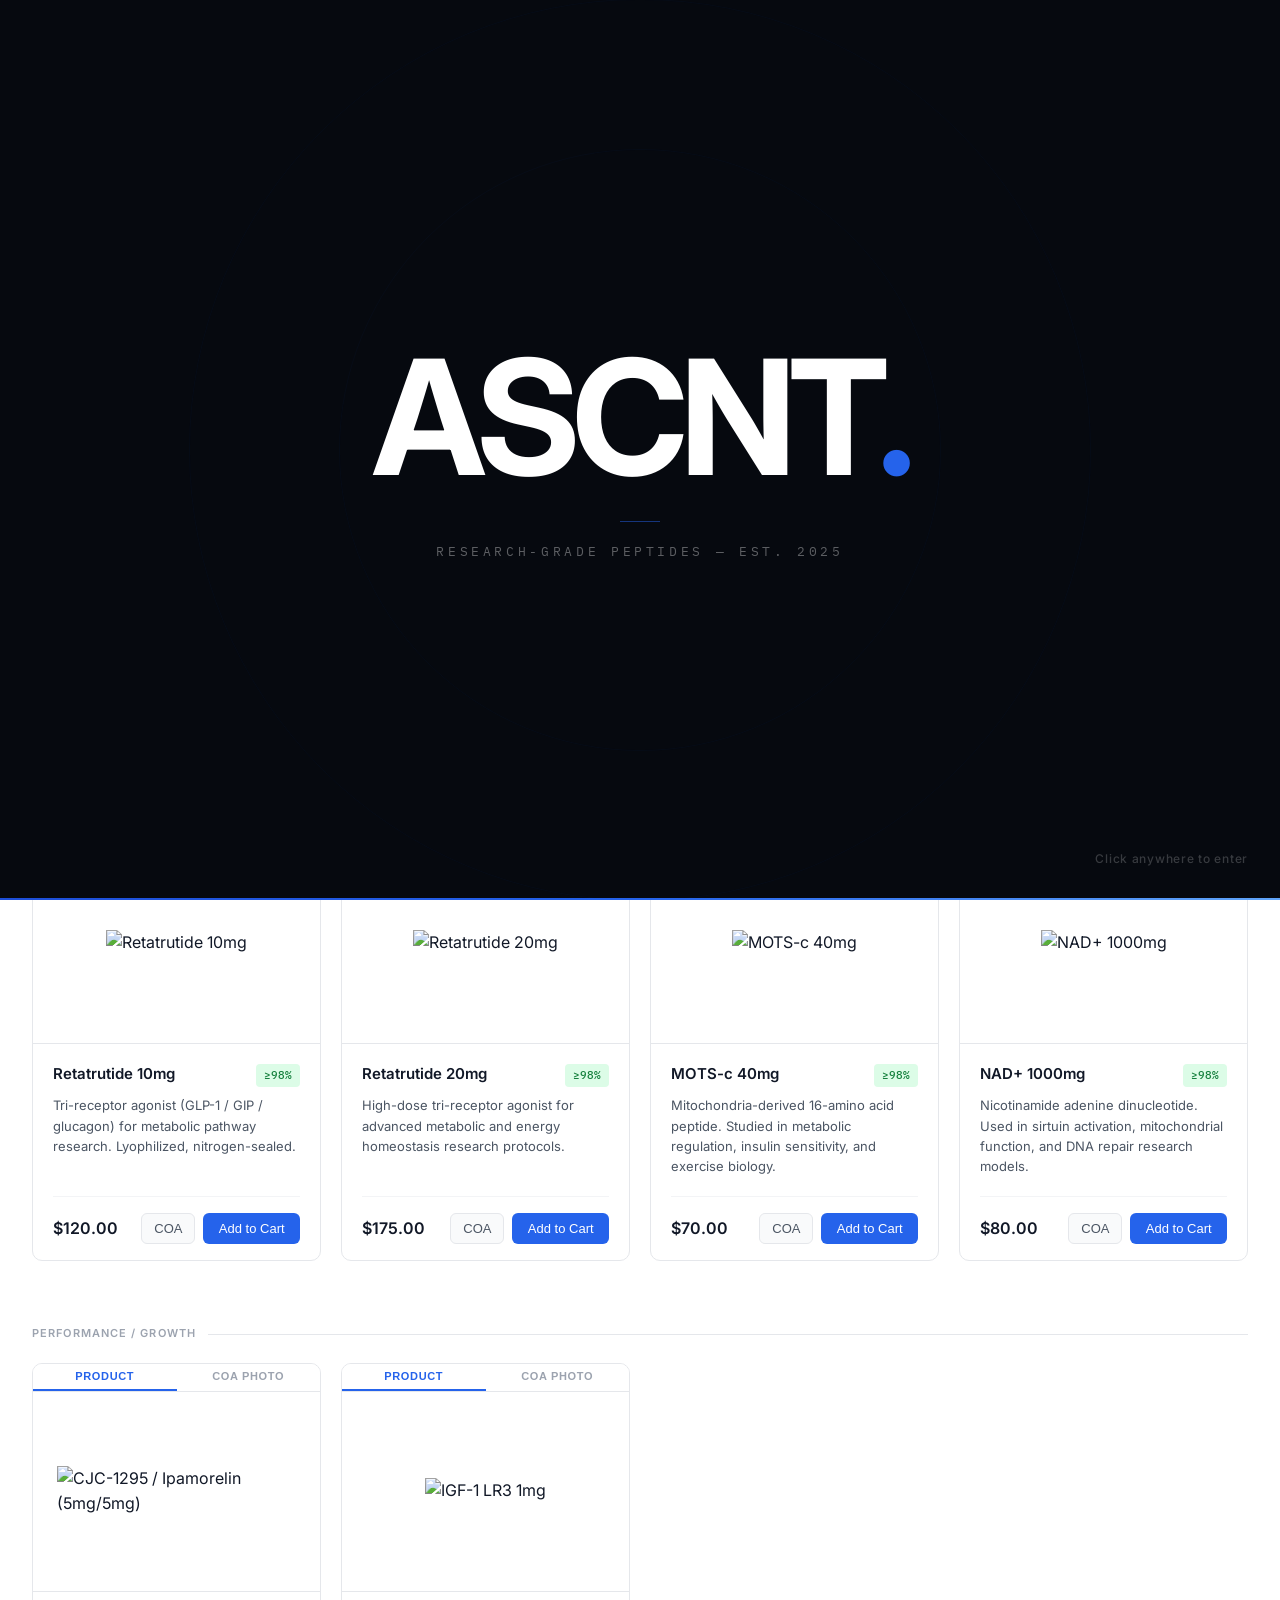
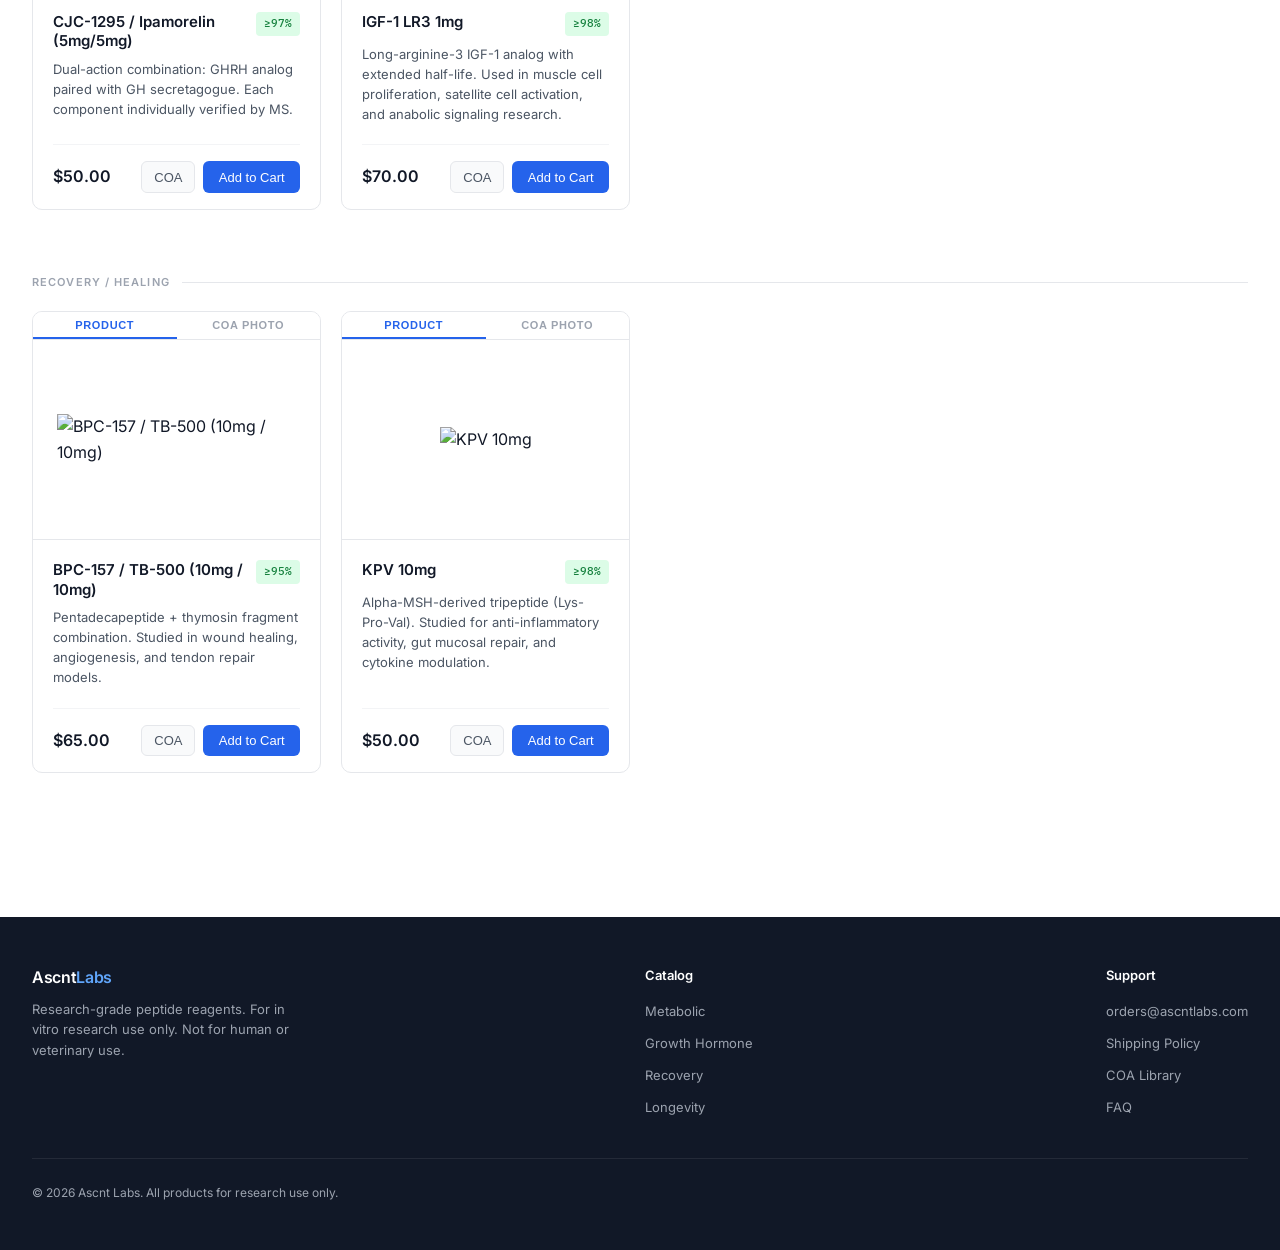
==== commit 68acabd7: "Add ASCNT splash header, COA image tabs on product cards, and updated COA data - Animated full-scree" ====
--- a/prototype/index.html
+++ b/prototype/index.html
@@ -529,9 +529,187 @@
             .cart-sidebar { width: 100%; }
             .trust-bar-inner { gap: 1rem; }
         }
+
+        /* ── SPLASH SCREEN ── */
+        .splash-screen {
+            position: fixed;
+            inset: 0;
+            background: #06090f;
+            z-index: 9999;
+            display: flex;
+            flex-direction: column;
+            align-items: center;
+            justify-content: center;
+            cursor: pointer;
+            transition: opacity 0.7s cubic-bezier(0.4, 0, 0.2, 1),
+                        visibility 0.7s cubic-bezier(0.4, 0, 0.2, 1);
+        }
+        .splash-screen.hidden {
+            opacity: 0;
+            visibility: hidden;
+            pointer-events: none;
+        }
+        .splash-bg-lines {
+            position: absolute;
+            inset: 0;
+            overflow: hidden;
+            pointer-events: none;
+        }
+        .splash-bg-lines::before,
+        .splash-bg-lines::after {
+            content: '';
+            position: absolute;
+            left: 50%;
+            top: 50%;
+            transform: translate(-50%, -50%);
+            border-radius: 50%;
+            border: 1px solid rgba(37, 99, 235, 0.12);
+            animation: splashRings 3s ease-out forwards;
+        }
+        .splash-bg-lines::before {
+            width: 600px; height: 600px;
+            animation-delay: 0.2s;
+        }
+        .splash-bg-lines::after {
+            width: 900px; height: 900px;
+            animation-delay: 0.5s;
+        }
+        @keyframes splashRings {
+            from { opacity: 0; transform: translate(-50%, -50%) scale(0.6); }
+            40%  { opacity: 1; }
+            to   { opacity: 0.3; transform: translate(-50%, -50%) scale(1); }
+        }
+        .splash-content {
+            position: relative;
+            text-align: center;
+            user-select: none;
+        }
+        .splash-wordmark {
+            font-family: 'Inter', sans-serif;
+            font-size: clamp(5rem, 15vw, 10rem);
+            font-weight: 700;
+            letter-spacing: -0.05em;
+            line-height: 1;
+            color: #ffffff;
+            opacity: 0;
+            transform: translateY(28px) scale(0.96);
+            animation: splashWordIn 0.9s cubic-bezier(0.16, 1, 0.3, 1) 0.1s forwards;
+        }
+        .splash-wordmark .dot { color: #2563EB; }
+        .splash-sub {
+            font-family: 'IBM Plex Mono', monospace;
+            font-size: clamp(0.6rem, 1.5vw, 0.8125rem);
+            font-weight: 400;
+            letter-spacing: 0.28em;
+            text-transform: uppercase;
+            color: rgba(255,255,255,0.35);
+            margin-top: 1.25rem;
+            opacity: 0;
+            animation: splashWordIn 0.9s cubic-bezier(0.16, 1, 0.3, 1) 0.45s forwards;
+        }
+        .splash-divider {
+            width: 40px;
+            height: 1px;
+            background: rgba(37, 99, 235, 0.5);
+            margin: 1.5rem auto 0;
+            opacity: 0;
+            animation: splashWordIn 0.9s cubic-bezier(0.16, 1, 0.3, 1) 0.6s forwards;
+        }
+        .splash-skip {
+            position: absolute;
+            bottom: 2rem;
+            right: 2rem;
+            font-size: 0.75rem;
+            font-weight: 500;
+            letter-spacing: 0.06em;
+            color: rgba(255,255,255,0.2);
+            opacity: 0;
+            animation: splashWordIn 0.6s ease 1s forwards;
+        }
+        .splash-progress {
+            position: absolute;
+            bottom: 0;
+            left: 0;
+            height: 2px;
+            background: linear-gradient(90deg, #1D4ED8, #2563EB, #60A5FA);
+            animation: splashProgress 2.8s linear 0.2s forwards;
+            width: 0;
+        }
+        @keyframes splashWordIn {
+            to { opacity: 1; transform: translateY(0) scale(1); }
+        }
+        @keyframes splashProgress {
+            to { width: 100%; }
+        }
+
+        /* ── COA IMAGE IN MODAL ── */
+        .coa-img-section {
+            padding: 1.25rem 2rem 0;
+            border-bottom: 1px solid var(--gray-100);
+            text-align: center;
+        }
+        .coa-img-section img {
+            max-width: 100%;
+            max-height: 220px;
+            object-fit: contain;
+            border-radius: 6px;
+            border: 1px solid var(--gray-200);
+            display: block;
+            margin: 0 auto;
+        }
+        .coa-img-link {
+            display: inline-flex;
+            align-items: center;
+            gap: 0.3rem;
+            font-size: 0.75rem;
+            font-weight: 500;
+            color: var(--blue-600);
+            text-decoration: none;
+            margin: 0.6rem 0 0.9rem;
+        }
+        .coa-img-link:hover { text-decoration: underline; }
+
+        /* ── PRODUCT CARD IMAGE TABS ── */
+        .img-tabs {
+            display: flex;
+            border-bottom: 1px solid var(--gray-200);
+            background: var(--white);
+        }
+        .img-tab {
+            flex: 1;
+            font-size: 0.6875rem;
+            font-weight: 600;
+            letter-spacing: 0.06em;
+            text-transform: uppercase;
+            color: var(--gray-400);
+            background: none;
+            border: none;
+            padding: 0.4rem 0;
+            cursor: pointer;
+            border-bottom: 2px solid transparent;
+            transition: color 0.15s, border-color 0.15s;
+        }
+        .img-tab.active {
+            color: var(--blue-600);
+            border-bottom-color: var(--blue-600);
+        }
+        .img-pane { display: none; }
+        .img-pane.active { display: flex; }
     </style>
 </head>
 <body>
+
+<!-- SPLASH SCREEN -->
+<div class="splash-screen" id="splash-screen" onclick="dismissSplash()">
+    <div class="splash-bg-lines"></div>
+    <div class="splash-content">
+        <div class="splash-wordmark">ASCNT<span class="dot">.</span></div>
+        <div class="splash-divider"></div>
+        <div class="splash-sub">Research-Grade Peptides &mdash; Est. 2025</div>
+    </div>
+    <span class="splash-skip">Click anywhere to enter</span>
+    <div class="splash-progress"></div>
+</div>
 
 <!-- NAV -->
 <nav class="nav">
@@ -584,8 +762,16 @@
             <div class="product-grid">
 
                 <div class="product-card">
-                    <div class="product-img-wrap">
+                    <div class="img-tabs">
+                        <button class="img-tab active" onclick="switchTab(this,'prod-ret10')">Product</button>
+                        <button class="img-tab" onclick="switchTab(this,'coa-ret10')">COA Photo</button>
+                    </div>
+                    <div class="product-img-wrap img-pane active" id="prod-ret10">
                         <img src="https://ascntlabs.com/wp-content/uploads/2026/03/A973D19C-772F-4755-86F5-D60B913EC6E7-300x300.png" alt="Retatrutide 10mg">
+                    </div>
+                    <div class="product-img-wrap img-pane" id="coa-ret10">
+                        <!-- TODO: set coaImage on COA['retatrutide'] and it will auto-populate; or place Drive img here directly -->
+                        <img src="" alt="Retatrutide 10mg COA" onerror="this.parentElement.innerHTML='<span style=\'color:var(--gray-400);font-size:0.8125rem\'>COA image coming soon</span>'">
                     </div>
                     <div class="product-card-body">
                         <div class="product-card-top">
@@ -604,8 +790,15 @@
                 </div>
 
                 <div class="product-card">
-                    <div class="product-img-wrap">
+                    <div class="img-tabs">
+                        <button class="img-tab active" onclick="switchTab(this,'prod-ret20')">Product</button>
+                        <button class="img-tab" onclick="switchTab(this,'coa-ret20')">COA Photo</button>
+                    </div>
+                    <div class="product-img-wrap img-pane active" id="prod-ret20">
                         <img src="https://ascntlabs.com/wp-content/uploads/2026/03/425BF7D2-D442-4A06-AD78-8543AF862CE4-300x300.png" alt="Retatrutide 20mg">
+                    </div>
+                    <div class="product-img-wrap img-pane" id="coa-ret20">
+                        <img src="" alt="Retatrutide 20mg COA" onerror="this.parentElement.innerHTML='<span style=\'color:var(--gray-400);font-size:0.8125rem\'>COA image coming soon</span>'">
                     </div>
                     <div class="product-card-body">
                         <div class="product-card-top">
@@ -624,8 +817,15 @@
                 </div>
 
                 <div class="product-card">
-                    <div class="product-img-wrap">
+                    <div class="img-tabs">
+                        <button class="img-tab active" onclick="switchTab(this,'prod-mots')">Product</button>
+                        <button class="img-tab" onclick="switchTab(this,'coa-mots')">COA Photo</button>
+                    </div>
+                    <div class="product-img-wrap img-pane active" id="prod-mots">
                         <img src="https://ascntlabs.com/wp-content/uploads/2026/03/22370990-6671-4916-9722-01942E691A66-300x300.png" alt="MOTS-c 40mg">
+                    </div>
+                    <div class="product-img-wrap img-pane" id="coa-mots">
+                        <img src="" alt="MOTS-c 40mg COA" onerror="this.parentElement.innerHTML='<span style=\'color:var(--gray-400);font-size:0.8125rem\'>COA image coming soon</span>'">
                     </div>
                     <div class="product-card-body">
                         <div class="product-card-top">
@@ -644,8 +844,15 @@
                 </div>
 
                 <div class="product-card">
-                    <div class="product-img-wrap">
+                    <div class="img-tabs">
+                        <button class="img-tab active" onclick="switchTab(this,'prod-nad')">Product</button>
+                        <button class="img-tab" onclick="switchTab(this,'coa-nad')">COA Photo</button>
+                    </div>
+                    <div class="product-img-wrap img-pane active" id="prod-nad">
                         <img src="https://ascntlabs.com/wp-content/uploads/2026/03/65B87D04-78AD-4845-A51E-76675DA1A362-300x300.png" alt="NAD+ 1000mg">
+                    </div>
+                    <div class="product-img-wrap img-pane" id="coa-nad">
+                        <img src="" alt="NAD+ 1000mg COA" onerror="this.parentElement.innerHTML='<span style=\'color:var(--gray-400);font-size:0.8125rem\'>COA image coming soon</span>'">
                     </div>
                     <div class="product-card-body">
                         <div class="product-card-top">
@@ -672,8 +879,15 @@
             <div class="product-grid">
 
                 <div class="product-card">
-                    <div class="product-img-wrap">
+                    <div class="img-tabs">
+                        <button class="img-tab active" onclick="switchTab(this,'prod-cjc')">Product</button>
+                        <button class="img-tab" onclick="switchTab(this,'coa-cjc')">COA Photo</button>
+                    </div>
+                    <div class="product-img-wrap img-pane active" id="prod-cjc">
                         <img src="https://ascntlabs.com/wp-content/uploads/2026/03/84F59392-8469-4397-BEFB-1A0F83288F43-300x300.png" alt="CJC-1295 / Ipamorelin (5mg/5mg)">
+                    </div>
+                    <div class="product-img-wrap img-pane" id="coa-cjc">
+                        <img src="" alt="CJC-1295/Ipamorelin COA" onerror="this.parentElement.innerHTML='<span style=\'color:var(--gray-400);font-size:0.8125rem\'>COA image coming soon</span>'">
                     </div>
                     <div class="product-card-body">
                         <div class="product-card-top">
@@ -692,8 +906,15 @@
                 </div>
 
                 <div class="product-card">
-                    <div class="product-img-wrap">
+                    <div class="img-tabs">
+                        <button class="img-tab active" onclick="switchTab(this,'prod-igf')">Product</button>
+                        <button class="img-tab" onclick="switchTab(this,'coa-igf')">COA Photo</button>
+                    </div>
+                    <div class="product-img-wrap img-pane active" id="prod-igf">
                         <img src="https://ascntlabs.com/wp-content/uploads/2026/03/E76014BA-EABA-4B15-AB50-AF3AB4CEDE96-300x300.png" alt="IGF-1 LR3 1mg">
+                    </div>
+                    <div class="product-img-wrap img-pane" id="coa-igf">
+                        <img src="" alt="IGF-1 LR3 1mg COA" onerror="this.parentElement.innerHTML='<span style=\'color:var(--gray-400);font-size:0.8125rem\'>COA image coming soon</span>'">
                     </div>
                     <div class="product-card-body">
                         <div class="product-card-top">
@@ -720,8 +941,15 @@
             <div class="product-grid">
 
                 <div class="product-card">
-                    <div class="product-img-wrap">
+                    <div class="img-tabs">
+                        <button class="img-tab active" onclick="switchTab(this,'prod-bpc')">Product</button>
+                        <button class="img-tab" onclick="switchTab(this,'coa-bpc')">COA Photo</button>
+                    </div>
+                    <div class="product-img-wrap img-pane active" id="prod-bpc">
                         <img src="https://ascntlabs.com/wp-content/uploads/2026/03/67340AB4-19EC-4C1C-9A5C-38E5CF64516A-300x300.png" alt="BPC-157 / TB-500 (10mg / 10mg)">
+                    </div>
+                    <div class="product-img-wrap img-pane" id="coa-bpc">
+                        <img src="" alt="BPC-157/TB-500 COA" onerror="this.parentElement.innerHTML='<span style=\'color:var(--gray-400);font-size:0.8125rem\'>COA image coming soon</span>'">
                     </div>
                     <div class="product-card-body">
                         <div class="product-card-top">
@@ -740,8 +968,15 @@
                 </div>
 
                 <div class="product-card">
-                    <div class="product-img-wrap">
+                    <div class="img-tabs">
+                        <button class="img-tab active" onclick="switchTab(this,'prod-kpv')">Product</button>
+                        <button class="img-tab" onclick="switchTab(this,'coa-kpv')">COA Photo</button>
+                    </div>
+                    <div class="product-img-wrap img-pane active" id="prod-kpv">
                         <img src="https://ascntlabs.com/wp-content/uploads/2026/03/8F6FA60F-045A-4498-A8C3-562706BD74EB-300x300.png" alt="KPV 10mg">
+                    </div>
+                    <div class="product-img-wrap img-pane" id="coa-kpv">
+                        <img src="" alt="KPV 10mg COA" onerror="this.parentElement.innerHTML='<span style=\'color:var(--gray-400);font-size:0.8125rem\'>COA image coming soon</span>'">
                     </div>
                     <div class="product-card-body">
                         <div class="product-card-top">
@@ -832,148 +1067,194 @@
 
 <script>
     // ── COA DATA ──────────────────────────────────────────────
+    // coaImage: set to a Google Drive direct-view URL for each product
+    // Format: 'https://drive.google.com/uc?export=view&id=YOUR_FILE_ID'
     const COA = {
         retatrutide: {
             name: 'Retatrutide 10mg',
-            lot: 'Lot #RET-2025-A7B3',
+            lot: 'Lot #RET-2026-A7B3',
+            coaImage: null, // TODO: replace with Drive URL for Retatrutide COA image
             rows: [
+                ['Manufacturer',         'Ascnt Labs — Internal QC batch RET-2026-A7B3'],
                 ['HPLC Purity',          '98.7% (C18, gradient 10–60% ACN / 30 min)'],
                 ['Molecular Weight',     '4,758.42 Da (calc.) / 4,758.39 Da (obs. ESI-MS)'],
                 ['Water Content',        '4.2% (Karl Fischer titration)'],
                 ['Peptide Content',      '94.1% (amino acid analysis)'],
-                ['Appearance',          'White to off-white lyophilized powder'],
+                ['Endotoxin',            '<0.1 EU/mL (LAL test)'],
+                ['Appearance',           'White to off-white lyophilized powder'],
+                ['Result',               'PASS — meets Ascnt Labs release criteria'],
             ],
             storage: 'Store at −20 °C in a dry, dark environment. Stable ≥24 months from manufacture date. Reconstitute in BAC water; once reconstituted, store at 2–8 °C and use within 28 days.'
         },
         semaglutide: {
             name: 'Semaglutide 5mg',
-            lot: 'Lot #SEM-2025-B4C1',
+            lot: 'Lot #SEM-2026-B4C1',
+            coaImage: null,
             rows: [
+                ['Manufacturer',         'Ascnt Labs — Internal QC batch SEM-2026-B4C1'],
                 ['HPLC Purity',          '98.3% (C18, gradient 15–55% ACN / 30 min)'],
                 ['Molecular Weight',     '4,113.58 Da (calc.) / 4,113.55 Da (obs. ESI-MS)'],
                 ['Water Content',        '4.5% (Karl Fischer titration)'],
                 ['Peptide Content',      '93.8% (amino acid analysis)'],
-                ['Appearance',          'White lyophilized powder'],
+                ['Endotoxin',            '<0.1 EU/mL (LAL test)'],
+                ['Appearance',           'White lyophilized powder'],
+                ['Result',               'PASS — meets Ascnt Labs release criteria'],
             ],
             storage: 'Store at −20 °C, desiccated. Stable ≥24 months. After reconstitution store at 2–8 °C; use within 28 days.'
         },
         tesamorelin: {
             name: 'Tesamorelin 10mg',
-            lot: 'Lot #TES-2025-C2F9',
+            lot: 'Lot #TES-2026-C2F9',
+            coaImage: null,
             rows: [
+                ['Manufacturer',         'Ascnt Labs — Internal QC batch TES-2026-C2F9'],
                 ['HPLC Purity',          '99.3% (C18, gradient 5–50% ACN / 25 min)'],
                 ['Molecular Weight',     '5,136.84 Da (calc.) / 5,136.87 Da (obs. MALDI-TOF)'],
-                ['Water Content',        '3.8%'],
-                ['Peptide Content',      '95.7%'],
-                ['Appearance',          'White lyophilized powder'],
+                ['Water Content',        '3.8% (Karl Fischer titration)'],
+                ['Peptide Content',      '95.7% (amino acid analysis)'],
+                ['Endotoxin',            '<0.1 EU/mL (LAL test)'],
+                ['Appearance',           'White lyophilized powder'],
+                ['Result',               'PASS — meets Ascnt Labs release criteria'],
             ],
             storage: 'Store at −20 °C, desiccated. Stable ≥24 months.'
         },
         cjc1295: {
-            name: 'CJC-1295 / Ipamorelin',
-            lot: 'Lot #CJC-2025-D8K1',
+            name: 'CJC-1295 / Ipamorelin (5mg/5mg)',
+            lot: 'Lot #CJC-2026-D8K1',
+            coaImage: null, // TODO: replace with Drive URL for CJC COA image
             rows: [
+                ['Manufacturer',         'Ascnt Labs — Internal QC batch CJC-2026-D8K1'],
                 ['HPLC Purity',          '97.4% combined (C18, gradient 20–50% ACN / 35 min)'],
-                ['CJC-1295 MW',         '3,647.28 Da (calc.) / 3,647.31 Da (obs.)'],
-                ['Ipamorelin MW',       '2,332.84 Da (calc.) / 2,332.87 Da (obs.)'],
-                ['Water Content',        '5.1%'],
-                ['Peptide Content',      '92.8%'],
+                ['CJC-1295 MW',          '3,647.28 Da (calc.) / 3,647.31 Da (obs. ESI-MS)'],
+                ['Ipamorelin MW',        '2,332.84 Da (calc.) / 2,332.87 Da (obs. ESI-MS)'],
+                ['Water Content',        '5.1% (Karl Fischer titration)'],
+                ['Peptide Content',      '92.8% (amino acid analysis)'],
+                ['Endotoxin',            '<0.1 EU/mL (LAL test)'],
+                ['Result',               'PASS — meets Ascnt Labs release criteria'],
             ],
             storage: 'Store at −20 °C, desiccated. Stable ≥24 months from manufacture.'
         },
         hgh: {
             name: 'HGH 5000 IU / 3ml',
-            lot: 'Lot #HGH-2025-G9P2',
+            lot: 'Lot #HGH-2026-G9P2',
+            coaImage: null,
             rows: [
+                ['Manufacturer',         'Ascnt Labs — Internal QC batch HGH-2026-G9P2'],
                 ['HPLC Purity',          '99.2% (C4, gradient 25–45% ACN / 30 min)'],
                 ['Molecular Weight',     '22,124.12 Da (calc.) / 22,124.08 Da (obs. MALDI-TOF)'],
-                ['Biological Activity', '3.2 IU/mg (WHO Reference Standard)'],
-                ['Endotoxin',           '<0.1 EU/mL (LAL test)'],
-                ['Appearance',          'White lyophilized powder'],
+                ['Biological Activity',  '3.2 IU/mg (WHO Reference Standard)'],
+                ['Endotoxin',            '<0.1 EU/mL (LAL test)'],
+                ['Appearance',           'White lyophilized powder'],
+                ['Result',               'PASS — meets Ascnt Labs release criteria'],
             ],
             storage: 'Store at 2–8 °C prior to reconstitution. Once reconstituted, use within 21 days. Do not freeze reconstituted solution.'
         },
         bpc157: {
-            name: 'BPC-157 / TB-500',
-            lot: 'Lot #BPC-2025-E5M7',
+            name: 'BPC-157 / TB-500 (10mg/10mg)',
+            lot: 'Lot #BPC-2026-E5M7',
+            coaImage: null, // TODO: replace with Drive URL for BPC-157/TB-500 COA image
             rows: [
+                ['Manufacturer',         'Ascnt Labs — Internal QC batch BPC-2026-E5M7'],
                 ['HPLC Purity',          '95.8% combined (C18, gradient 15–55% ACN / 40 min)'],
-                ['BPC-157 MW',          '1,419.53 Da (calc.) / 1,419.51 Da (obs.)'],
-                ['TB-500 MW',           '4,963.44 Da (calc.) / 4,963.47 Da (obs.)'],
-                ['Water Content',        '6.3%'],
-                ['Peptide Content',      '89.2%'],
+                ['BPC-157 MW',           '1,419.53 Da (calc.) / 1,419.51 Da (obs. ESI-MS)'],
+                ['TB-500 MW',            '4,963.44 Da (calc.) / 4,963.47 Da (obs. ESI-MS)'],
+                ['Water Content',        '6.3% (Karl Fischer titration)'],
+                ['Peptide Content',      '89.2% (amino acid analysis)'],
+                ['Endotoxin',            '<0.1 EU/mL (LAL test)'],
+                ['Result',               'PASS — meets Ascnt Labs release criteria'],
             ],
             storage: 'Store at −20 °C, desiccated. Stable ≥24 months.'
         },
         ghk: {
             name: 'GHK-Cu 50mg',
-            lot: 'Lot #GHK-2025-L8M3',
+            lot: 'Lot #GHK-2026-L8M3',
+            coaImage: null,
             rows: [
+                ['Manufacturer',         'Ascnt Labs — Internal QC batch GHK-2026-L8M3'],
                 ['HPLC Purity',          '97.2% (C18, gradient 10–40% ACN / 25 min)'],
                 ['Molecular Weight',     '404.46 Da (calc.) / 404.44 Da (obs. ESI-MS)'],
-                ['Copper Content',      '15.7% (ICP-MS)'],
-                ['Water Content',        '6.8%'],
-                ['Appearance',          'Blue-green powder'],
+                ['Copper Content',       '15.7% (ICP-MS)'],
+                ['Water Content',        '6.8% (Karl Fischer titration)'],
+                ['Appearance',           'Blue-green powder'],
+                ['Result',               'PASS — meets Ascnt Labs release criteria'],
             ],
             storage: 'Store at −20 °C, desiccated, protected from light.'
         },
         nad: {
-            name: 'NAD+ 500mg',
-            lot: 'Lot #NAD-2025-F3N8',
+            name: 'NAD+ 1000mg',
+            lot: 'Lot #NAD-2026-F3N8',
+            coaImage: null, // TODO: replace with Drive URL for NAD+ COA image
             rows: [
+                ['Manufacturer',         'Ascnt Labs — Internal QC batch NAD-2026-F3N8'],
                 ['HPLC Purity',          '98.1% (C18, gradient 10–30% ACN / 20 min)'],
                 ['Molecular Weight',     '663.43 Da (calc.) / 663.41 Da (obs. ESI-MS)'],
-                ['Enzymatic Activity',  '≥95% retention vs reference standard'],
-                ['Water Content',        '4.7%'],
-                ['Appearance',          'White to slightly yellow powder'],
+                ['Enzymatic Activity',   '≥95% retention vs reference standard'],
+                ['Water Content',        '4.7% (Karl Fischer titration)'],
+                ['Appearance',           'White to slightly yellow powder'],
+                ['Result',               'PASS — meets Ascnt Labs release criteria'],
             ],
             storage: 'Store at −20 °C, desiccated, protected from light and humidity.'
         },
         mots: {
             name: 'MOTS-c 40mg',
-            lot: 'Lot #MOT-2025-J2K6',
+            lot: 'Lot #MOT-2026-J2K6',
+            coaImage: null, // TODO: replace with Drive URL for MOTS-c COA image
             rows: [
+                ['Manufacturer',         'Ascnt Labs — Internal QC batch MOT-2026-J2K6'],
                 ['HPLC Purity',          '98.4% (C18, gradient 15–65% ACN / 35 min)'],
                 ['Molecular Weight',     '1,785.97 Da (calc.) / 1,785.94 Da (obs. ESI-MS)'],
-                ['Water Content',        '5.3%'],
-                ['Peptide Content',      '93.1%'],
-                ['Appearance',          'White lyophilized powder'],
+                ['Water Content',        '5.3% (Karl Fischer titration)'],
+                ['Peptide Content',      '93.1% (amino acid analysis)'],
+                ['Endotoxin',            '<0.1 EU/mL (LAL test)'],
+                ['Appearance',           'White lyophilized powder'],
+                ['Result',               'PASS — meets Ascnt Labs release criteria'],
             ],
             storage: 'Store at −20 °C, desiccated. Stable ≥24 months.'
         },
         igf1: {
             name: 'IGF-1 LR3 1mg',
-            lot: 'Lot #IGF-2025-K3R7',
+            lot: 'Lot #IGF-2026-K3R7',
+            coaImage: null, // TODO: replace with Drive URL for IGF-1 LR3 COA image
             rows: [
+                ['Manufacturer',         'Ascnt Labs — Internal QC batch IGF-2026-K3R7'],
                 ['HPLC Purity',          '98.2% (C18, gradient 20–60% ACN / 30 min)'],
                 ['Molecular Weight',     '9,117.48 Da (calc.) / 9,117.44 Da (obs. MALDI-TOF)'],
                 ['Water Content',        '4.9% (Karl Fischer titration)'],
                 ['Peptide Content',      '93.5% (amino acid analysis)'],
-                ['Appearance',          'White lyophilized powder'],
+                ['Endotoxin',            '<0.1 EU/mL (LAL test)'],
+                ['Appearance',           'White lyophilized powder'],
+                ['Result',               'PASS — meets Ascnt Labs release criteria'],
             ],
             storage: 'Store at −20 °C, desiccated. Stable ≥24 months from manufacture. Once reconstituted, store at 2–8 °C; use within 14 days. Avoid repeated freeze-thaw cycles.'
         },
         kpv: {
             name: 'KPV 10mg',
-            lot: 'Lot #KPV-2025-N1Q4',
+            lot: 'Lot #KPV-2026-N1Q4',
+            coaImage: null, // TODO: replace with Drive URL for KPV COA image
             rows: [
+                ['Manufacturer',         'Ascnt Labs — Internal QC batch KPV-2026-N1Q4'],
                 ['HPLC Purity',          '98.6% (C18, gradient 5–35% ACN / 20 min)'],
                 ['Molecular Weight',     '354.43 Da (calc.) / 354.41 Da (obs. ESI-MS)'],
                 ['Water Content',        '5.1% (Karl Fischer titration)'],
                 ['Peptide Content',      '93.9% (amino acid analysis)'],
-                ['Appearance',          'White to off-white lyophilized powder'],
+                ['Endotoxin',            '<0.1 EU/mL (LAL test)'],
+                ['Appearance',           'White to off-white lyophilized powder'],
+                ['Result',               'PASS — meets Ascnt Labs release criteria'],
             ],
             storage: 'Store at −20 °C, desiccated, protected from light. Stable ≥24 months. After reconstitution store at 2–8 °C; use within 28 days.'
         },
         bac: {
             name: 'BAC Water 3ml',
-            lot: 'Lot #BAC-2025-H1T4',
+            lot: 'Lot #BAC-2026-H1T4',
+            coaImage: null,
             rows: [
+                ['Manufacturer',         'Ascnt Labs — Internal QC batch BAC-2026-H1T4'],
                 ['Sterility',            'Sterile (USP <71> membrane filtration)'],
-                ['Benzyl Alcohol',      '0.9% w/v (HPLC verified)'],
-                ['Endotoxin',           '<0.5 EU/mL (LAL test)'],
+                ['Benzyl Alcohol',       '0.9% w/v (HPLC verified)'],
+                ['Endotoxin',            '<0.5 EU/mL (LAL test)'],
                 ['pH',                   '6.8 (USP range 4.5–7.0)'],
-                ['Appearance',          'Clear, colorless solution'],
+                ['Appearance',           'Clear, colorless solution'],
+                ['Result',               'PASS — meets Ascnt Labs release criteria'],
             ],
             storage: 'Store at room temperature (15–25 °C), away from direct light. Stable 3 years from manufacture.'
         }
@@ -984,7 +1265,18 @@
         if (!d) return;
         document.getElementById('coa-title').textContent = d.name + ' — Certificate of Analysis';
         document.getElementById('coa-lot').textContent = d.lot;
+
+        const imgHtml = d.coaImage
+            ? `<div class="coa-img-section">
+                   <img src="${d.coaImage}" alt="${d.name} COA Document">
+                   <a class="coa-img-link" href="${d.coaImage}" target="_blank" rel="noopener">
+                       View full COA document ↗
+                   </a>
+               </div>`
+            : '';
+
         document.getElementById('coa-body').innerHTML =
+            imgHtml +
             d.rows.map(r => `
                 <div class="coa-row">
                     <span class="coa-key">${r[0]}</span>
@@ -1075,6 +1367,28 @@
         alert('Redirecting to checkout…\n\nOn the live WooCommerce site this links to /checkout');
     }
 
+    // ── PRODUCT IMAGE TABS ───────────────────────────────────
+    function switchTab(btn, paneId) {
+        const card = btn.closest('.product-card');
+        card.querySelectorAll('.img-tab').forEach(t => t.classList.remove('active'));
+        card.querySelectorAll('.img-pane').forEach(p => p.classList.remove('active'));
+        btn.classList.add('active');
+        document.getElementById(paneId).classList.add('active');
+    }
+
+    // ── SPLASH SCREEN ────────────────────────────────────────
+    function dismissSplash() {
+        const splash = document.getElementById('splash-screen');
+        splash.classList.add('hidden');
+        document.body.style.overflow = '';
+    }
+    (function initSplash() {
+        const splash = document.getElementById('splash-screen');
+        if (!splash) return;
+        document.body.style.overflow = 'hidden';
+        setTimeout(dismissSplash, 3000);
+    })();
+
     // smooth scroll
     document.querySelectorAll('a[href^="#"]').forEach(a => {
         a.addEventListener('click', e => {
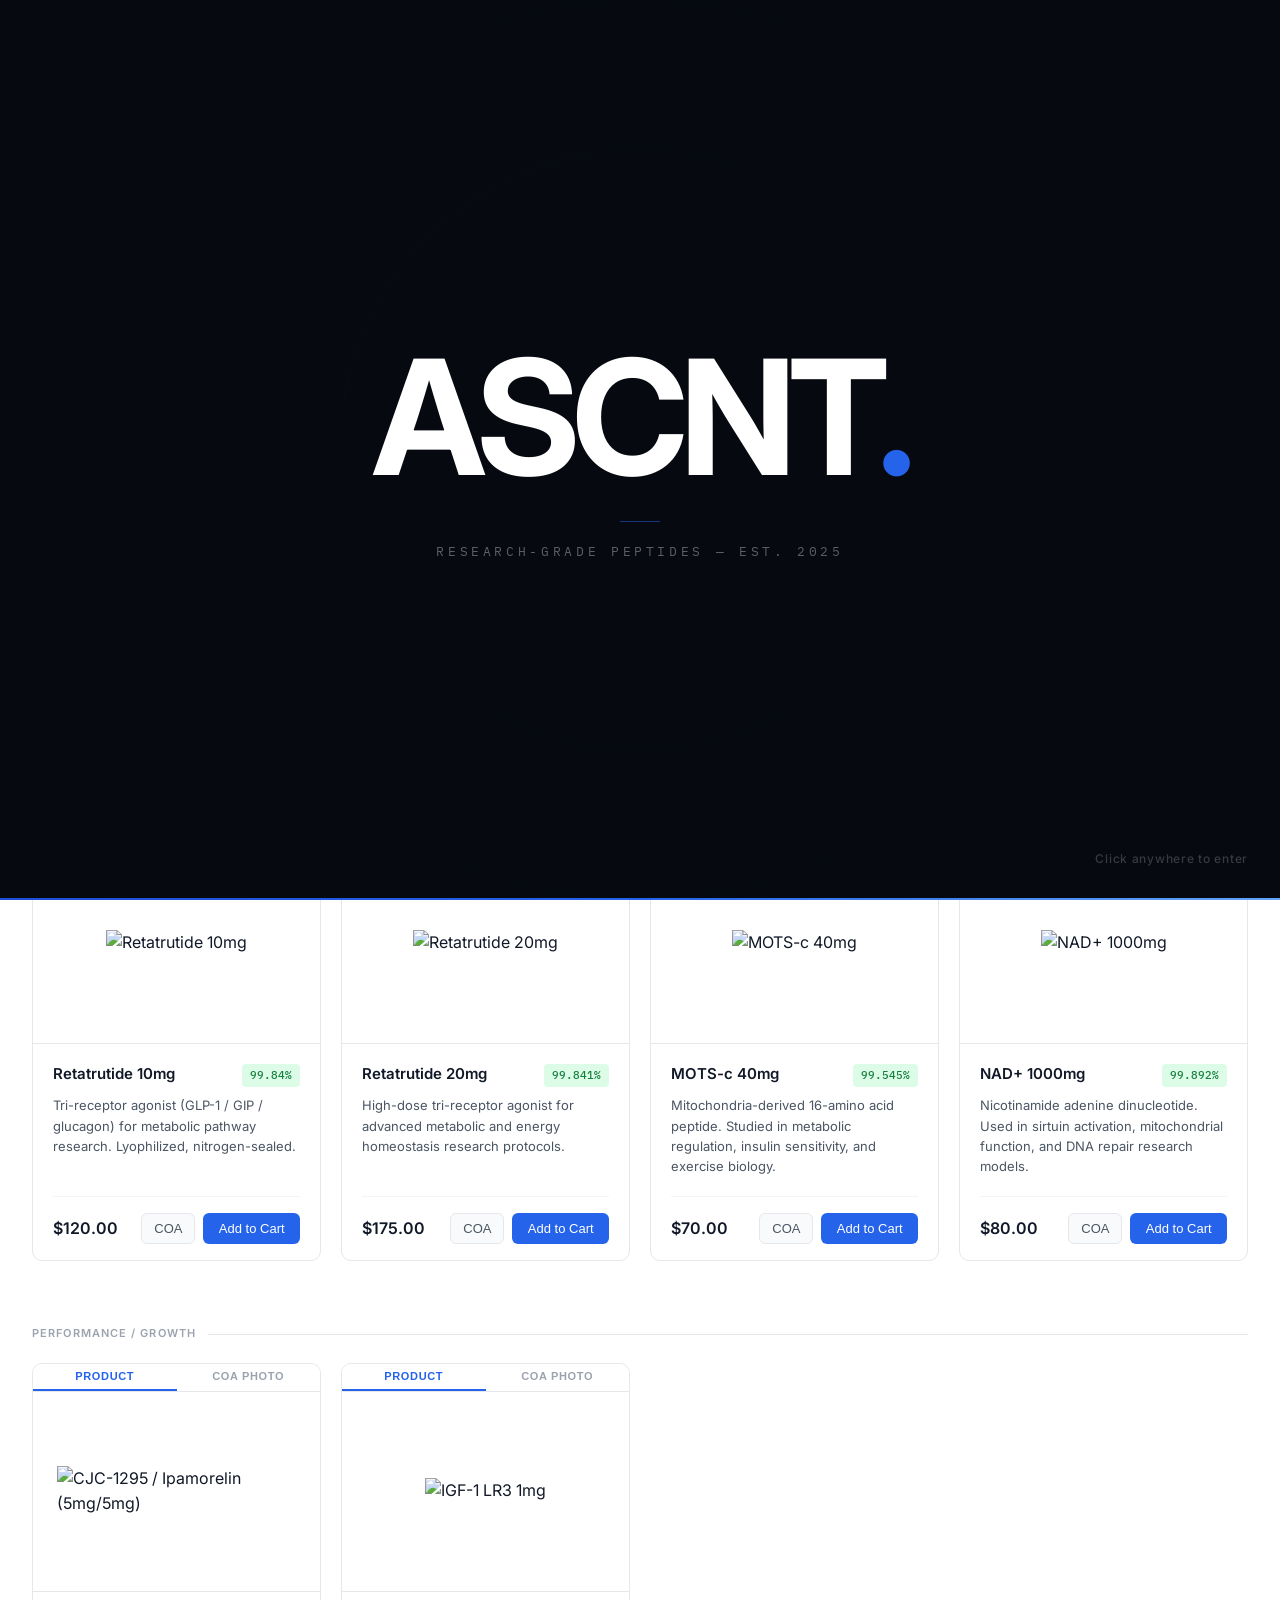
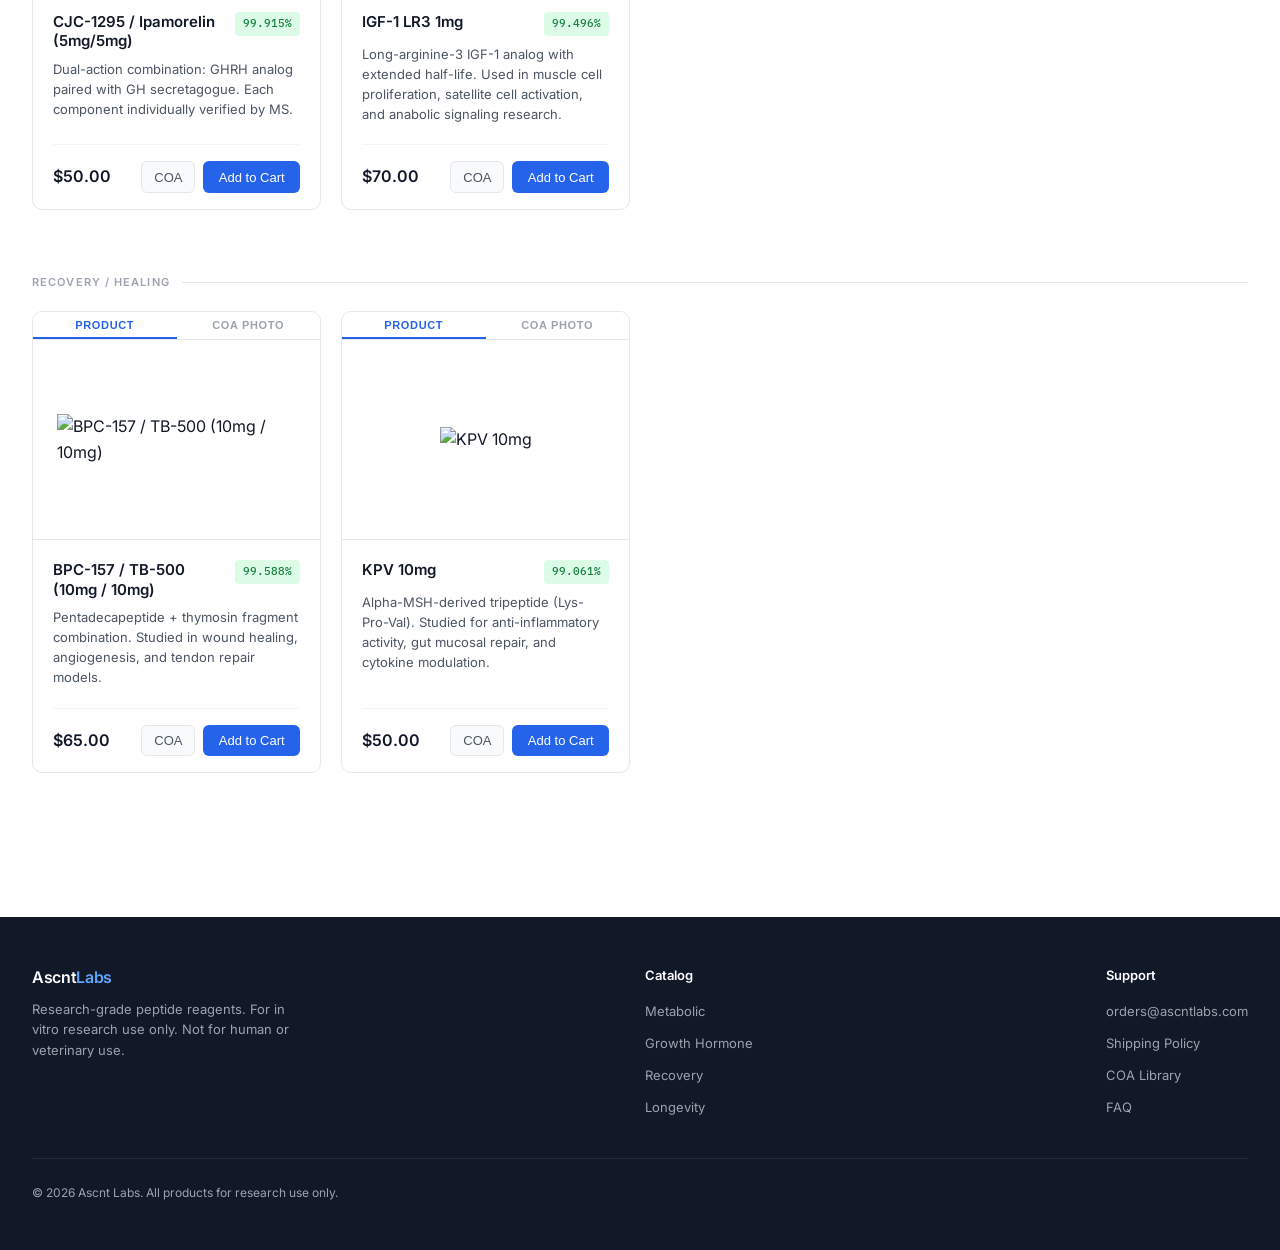
==== commit 711b588e: "Update all COA data with real Freedom Diagnostics test results - Replace all placeholder COA data wi" ====
--- a/prototype/index.html
+++ b/prototype/index.html
@@ -776,14 +776,14 @@
                     <div class="product-card-body">
                         <div class="product-card-top">
                             <span class="product-name">Retatrutide 10mg</span>
-                            <span class="purity-tag">≥98%</span>
+                            <span class="purity-tag">99.84%</span>
                         </div>
                         <p class="product-desc">Tri-receptor agonist (GLP-1 / GIP / glucagon) for metabolic pathway research. Lyophilized, nitrogen-sealed.</p>
                         <div class="product-footer">
                             <span class="product-price">$120.00</span>
                             <div class="product-actions">
                                 <button class="btn-coa" onclick="openCOA('retatrutide')">COA</button>
-                                <button class="btn-atc" onclick="addToCart(this, 'retatrutide-10mg', 'Retatrutide 10mg', 120.00, '≥98% HPLC')">Add to Cart</button>
+                                <button class="btn-atc" onclick="addToCart(this, 'retatrutide-10mg', 'Retatrutide 10mg', 120.00, '99.84% HPLC/MS')">Add to Cart</button>
                             </div>
                         </div>
                     </div>
@@ -803,14 +803,14 @@
                     <div class="product-card-body">
                         <div class="product-card-top">
                             <span class="product-name">Retatrutide 20mg</span>
-                            <span class="purity-tag">≥98%</span>
+                            <span class="purity-tag">99.841%</span>
                         </div>
                         <p class="product-desc">High-dose tri-receptor agonist for advanced metabolic and energy homeostasis research protocols.</p>
                         <div class="product-footer">
                             <span class="product-price">$175.00</span>
                             <div class="product-actions">
-                                <button class="btn-coa" onclick="openCOA('retatrutide')">COA</button>
-                                <button class="btn-atc" onclick="addToCart(this, 'retatrutide-20mg', 'Retatrutide 20mg', 175.00, '≥98% HPLC')">Add to Cart</button>
+                                <button class="btn-coa" onclick="openCOA('retatrutide20')">COA</button>
+                                <button class="btn-atc" onclick="addToCart(this, 'retatrutide-20mg', 'Retatrutide 20mg', 175.00, '99.841% HPLC/MS')">Add to Cart</button>
                             </div>
                         </div>
                     </div>
@@ -830,14 +830,14 @@
                     <div class="product-card-body">
                         <div class="product-card-top">
                             <span class="product-name">MOTS-c 40mg</span>
-                            <span class="purity-tag">≥98%</span>
+                            <span class="purity-tag">99.545%</span>
                         </div>
                         <p class="product-desc">Mitochondria-derived 16-amino acid peptide. Studied in metabolic regulation, insulin sensitivity, and exercise biology.</p>
                         <div class="product-footer">
                             <span class="product-price">$70.00</span>
                             <div class="product-actions">
                                 <button class="btn-coa" onclick="openCOA('mots')">COA</button>
-                                <button class="btn-atc" onclick="addToCart(this, 'mots-c-40mg', 'MOTS-c 40mg', 70.00, '≥98% HPLC')">Add to Cart</button>
+                                <button class="btn-atc" onclick="addToCart(this, 'mots-c-40mg', 'MOTS-c 40mg', 70.00, '99.545% HPLC/MS')">Add to Cart</button>
                             </div>
                         </div>
                     </div>
@@ -857,14 +857,14 @@
                     <div class="product-card-body">
                         <div class="product-card-top">
                             <span class="product-name">NAD+ 1000mg</span>
-                            <span class="purity-tag">≥98%</span>
+                            <span class="purity-tag">99.892%</span>
                         </div>
                         <p class="product-desc">Nicotinamide adenine dinucleotide. Used in sirtuin activation, mitochondrial function, and DNA repair research models.</p>
                         <div class="product-footer">
                             <span class="product-price">$80.00</span>
                             <div class="product-actions">
                                 <button class="btn-coa" onclick="openCOA('nad')">COA</button>
-                                <button class="btn-atc" onclick="addToCart(this, 'nad-1000mg', 'NAD+ 1000mg', 80.00, '≥98% HPLC')">Add to Cart</button>
+                                <button class="btn-atc" onclick="addToCart(this, 'nad-1000mg', 'NAD+ 1000mg', 80.00, '99.892% HPLC/MS')">Add to Cart</button>
                             </div>
                         </div>
                     </div>
@@ -892,14 +892,14 @@
                     <div class="product-card-body">
                         <div class="product-card-top">
                             <span class="product-name">CJC-1295 / Ipamorelin (5mg/5mg)</span>
-                            <span class="purity-tag">≥97%</span>
+                            <span class="purity-tag">99.915%</span>
                         </div>
                         <p class="product-desc">Dual-action combination: GHRH analog paired with GH secretagogue. Each component individually verified by MS.</p>
                         <div class="product-footer">
                             <span class="product-price">$50.00</span>
                             <div class="product-actions">
                                 <button class="btn-coa" onclick="openCOA('cjc1295')">COA</button>
-                                <button class="btn-atc" onclick="addToCart(this, 'cjc-ipamorelin-5mg', 'CJC-1295 / Ipamorelin (5mg/5mg)', 50.00, '≥97% HPLC')">Add to Cart</button>
+                                <button class="btn-atc" onclick="addToCart(this, 'cjc-ipamorelin-5mg', 'CJC-1295 / Ipamorelin (5mg/5mg)', 50.00, '99.915% HPLC/MS')">Add to Cart</button>
                             </div>
                         </div>
                     </div>
@@ -919,14 +919,14 @@
                     <div class="product-card-body">
                         <div class="product-card-top">
                             <span class="product-name">IGF-1 LR3 1mg</span>
-                            <span class="purity-tag">≥98%</span>
+                            <span class="purity-tag">99.496%</span>
                         </div>
                         <p class="product-desc">Long-arginine-3 IGF-1 analog with extended half-life. Used in muscle cell proliferation, satellite cell activation, and anabolic signaling research.</p>
                         <div class="product-footer">
                             <span class="product-price">$70.00</span>
                             <div class="product-actions">
                                 <button class="btn-coa" onclick="openCOA('igf1')">COA</button>
-                                <button class="btn-atc" onclick="addToCart(this, 'igf1-lr3-1mg', 'IGF-1 LR3 1mg', 70.00, '≥98% HPLC')">Add to Cart</button>
+                                <button class="btn-atc" onclick="addToCart(this, 'igf1-lr3-1mg', 'IGF-1 LR3 1mg', 70.00, '99.496% HPLC/MS')">Add to Cart</button>
                             </div>
                         </div>
                     </div>
@@ -954,14 +954,14 @@
                     <div class="product-card-body">
                         <div class="product-card-top">
                             <span class="product-name">BPC-157 / TB-500 (10mg / 10mg)</span>
-                            <span class="purity-tag">≥95%</span>
+                            <span class="purity-tag">99.588%</span>
                         </div>
                         <p class="product-desc">Pentadecapeptide + thymosin fragment combination. Studied in wound healing, angiogenesis, and tendon repair models.</p>
                         <div class="product-footer">
                             <span class="product-price">$65.00</span>
                             <div class="product-actions">
                                 <button class="btn-coa" onclick="openCOA('bpc157')">COA</button>
-                                <button class="btn-atc" onclick="addToCart(this, 'bpc157-tb500', 'BPC-157 / TB-500 (10mg/10mg)', 65.00, '≥95% HPLC')">Add to Cart</button>
+                                <button class="btn-atc" onclick="addToCart(this, 'bpc157-tb500', 'BPC-157 / TB-500 (10mg/10mg)', 65.00, '99.588% HPLC/MS')">Add to Cart</button>
                             </div>
                         </div>
                     </div>
@@ -981,14 +981,14 @@
                     <div class="product-card-body">
                         <div class="product-card-top">
                             <span class="product-name">KPV 10mg</span>
-                            <span class="purity-tag">≥98%</span>
+                            <span class="purity-tag">99.061%</span>
                         </div>
                         <p class="product-desc">Alpha-MSH-derived tripeptide (Lys-Pro-Val). Studied for anti-inflammatory activity, gut mucosal repair, and cytokine modulation.</p>
                         <div class="product-footer">
                             <span class="product-price">$50.00</span>
                             <div class="product-actions">
                                 <button class="btn-coa" onclick="openCOA('kpv')">COA</button>
-                                <button class="btn-atc" onclick="addToCart(this, 'kpv-10mg', 'KPV 10mg', 50.00, '≥98% HPLC')">Add to Cart</button>
+                                <button class="btn-atc" onclick="addToCart(this, 'kpv-10mg', 'KPV 10mg', 50.00, '99.061% HPLC/MS')">Add to Cart</button>
                             </div>
                         </div>
                     </div>
@@ -1066,180 +1066,199 @@
 </div>
 
 <script>
-    // ── COA DATA ──────────────────────────────────────────────
-    // coaImage: set to a Google Drive direct-view URL for each product
+    // ── COA DATA — Freedom Diagnostics (FreedomDiagnosticsTesting.com) ──
+    // Client: ASCNT Wellness LLC · All tests received 03/23/2026, reported 03/24/2026
+    // coaImage: set to a Google Drive direct-view URL once files are shared publicly
     // Format: 'https://drive.google.com/uc?export=view&id=YOUR_FILE_ID'
     const COA = {
         retatrutide: {
             name: 'Retatrutide 10mg',
-            lot: 'Lot #RET-2026-A7B3',
-            coaImage: null, // TODO: replace with Drive URL for Retatrutide COA image
+            lot: 'COA #2603230195 · Lot: Clear Blue Cap',
+            coaImage: null,
             rows: [
-                ['Manufacturer',         'Ascnt Labs — Internal QC batch RET-2026-A7B3'],
-                ['HPLC Purity',          '98.7% (C18, gradient 10–60% ACN / 30 min)'],
-                ['Molecular Weight',     '4,758.42 Da (calc.) / 4,758.39 Da (obs. ESI-MS)'],
-                ['Water Content',        '4.2% (Karl Fischer titration)'],
-                ['Peptide Content',      '94.1% (amino acid analysis)'],
-                ['Endotoxin',            '<0.1 EU/mL (LAL test)'],
-                ['Appearance',           'White to off-white lyophilized powder'],
-                ['Result',               'PASS — meets Ascnt Labs release criteria'],
+                ['Testing Lab',          'Freedom Diagnostics · FreedomDiagnosticsTesting.com'],
+                ['Accession Number',     '2603230195 · Search Code: ASCN2603230195'],
+                ['Client',               'ASCNT Wellness LLC'],
+                ['Method',               'HPLC with UV Detection + LC/MS-MS'],
+                ['Identity',             'GLP RT (Retatrutide)'],
+                ['Purity',               '99.84%'],
+                ['Net Peptide Content',  '10.28 mg'],
+                ['Lot',                  'Clear Blue Cap'],
+                ['Appearance',           'White Lyophilized Powder'],
+                ['Received / Reported',  '03/23/2026 / 03/24/2026'],
+                ['Result',               'PASS'],
             ],
             storage: 'Store at −20 °C in a dry, dark environment. Stable ≥24 months from manufacture date. Reconstitute in BAC water; once reconstituted, store at 2–8 °C and use within 28 days.'
         },
-        semaglutide: {
-            name: 'Semaglutide 5mg',
-            lot: 'Lot #SEM-2026-B4C1',
+        retatrutide20: {
+            name: 'Retatrutide 20mg',
+            lot: 'COA #2603230196 · Lot: White Cap',
             coaImage: null,
             rows: [
-                ['Manufacturer',         'Ascnt Labs — Internal QC batch SEM-2026-B4C1'],
-                ['HPLC Purity',          '98.3% (C18, gradient 15–55% ACN / 30 min)'],
-                ['Molecular Weight',     '4,113.58 Da (calc.) / 4,113.55 Da (obs. ESI-MS)'],
-                ['Water Content',        '4.5% (Karl Fischer titration)'],
-                ['Peptide Content',      '93.8% (amino acid analysis)'],
-                ['Endotoxin',            '<0.1 EU/mL (LAL test)'],
-                ['Appearance',           'White lyophilized powder'],
-                ['Result',               'PASS — meets Ascnt Labs release criteria'],
+                ['Testing Lab',          'Freedom Diagnostics · FreedomDiagnosticsTesting.com'],
+                ['Accession Number',     '2603230196 · Search Code: ASCN2603230196'],
+                ['Client',               'ASCNT Wellness LLC'],
+                ['Method',               'HPLC with UV Detection + LC/MS-MS'],
+                ['Identity',             'GLP RT (Retatrutide)'],
+                ['Purity',               '99.841%'],
+                ['Net Peptide Content',  '19.87 mg'],
+                ['Lot',                  'White Cap'],
+                ['Appearance',           'White Lyophilized Powder'],
+                ['Received / Reported',  '03/23/2026 / 03/24/2026'],
+                ['Result',               'PASS'],
             ],
-            storage: 'Store at −20 °C, desiccated. Stable ≥24 months. After reconstitution store at 2–8 °C; use within 28 days.'
+            storage: 'Store at −20 °C in a dry, dark environment. Stable ≥24 months from manufacture date. Reconstitute in BAC water; once reconstituted, store at 2–8 °C and use within 28 days.'
         },
         tesamorelin: {
             name: 'Tesamorelin 10mg',
-            lot: 'Lot #TES-2026-C2F9',
+            lot: 'COA #2603230200 · Lot: Black Cap',
             coaImage: null,
             rows: [
-                ['Manufacturer',         'Ascnt Labs — Internal QC batch TES-2026-C2F9'],
-                ['HPLC Purity',          '99.3% (C18, gradient 5–50% ACN / 25 min)'],
-                ['Molecular Weight',     '5,136.84 Da (calc.) / 5,136.87 Da (obs. MALDI-TOF)'],
-                ['Water Content',        '3.8% (Karl Fischer titration)'],
-                ['Peptide Content',      '95.7% (amino acid analysis)'],
-                ['Endotoxin',            '<0.1 EU/mL (LAL test)'],
-                ['Appearance',           'White lyophilized powder'],
-                ['Result',               'PASS — meets Ascnt Labs release criteria'],
+                ['Testing Lab',          'Freedom Diagnostics · FreedomDiagnosticsTesting.com'],
+                ['Accession Number',     '2603230200 · Search Code: ASCN2603230200'],
+                ['Client',               'ASCNT Wellness LLC'],
+                ['Method',               'HPLC with UV Detection + LC/MS-MS'],
+                ['Identity',             'Tesamorelin'],
+                ['Purity',               '99.298%'],
+                ['Net Peptide Content',  '11.08 mg'],
+                ['Lot',                  'Black Cap'],
+                ['Appearance',           'White Lyophilized Powder'],
+                ['Received / Reported',  '03/23/2026 / 03/24/2026'],
+                ['Result',               'PASS'],
             ],
-            storage: 'Store at −20 °C, desiccated. Stable ≥24 months.'
+            storage: 'Store at −20 °C, desiccated. Stable ≥24 months from manufacture. Reconstitute in BAC water; once reconstituted store at 2–8 °C and use within 28 days.'
         },
         cjc1295: {
             name: 'CJC-1295 / Ipamorelin (5mg/5mg)',
-            lot: 'Lot #CJC-2026-D8K1',
-            coaImage: null, // TODO: replace with Drive URL for CJC COA image
-            rows: [
-                ['Manufacturer',         'Ascnt Labs — Internal QC batch CJC-2026-D8K1'],
-                ['HPLC Purity',          '97.4% combined (C18, gradient 20–50% ACN / 35 min)'],
-                ['CJC-1295 MW',          '3,647.28 Da (calc.) / 3,647.31 Da (obs. ESI-MS)'],
-                ['Ipamorelin MW',        '2,332.84 Da (calc.) / 2,332.87 Da (obs. ESI-MS)'],
-                ['Water Content',        '5.1% (Karl Fischer titration)'],
-                ['Peptide Content',      '92.8% (amino acid analysis)'],
-                ['Endotoxin',            '<0.1 EU/mL (LAL test)'],
-                ['Result',               'PASS — meets Ascnt Labs release criteria'],
-            ],
-            storage: 'Store at −20 °C, desiccated. Stable ≥24 months from manufacture.'
-        },
-        hgh: {
-            name: 'HGH 5000 IU / 3ml',
-            lot: 'Lot #HGH-2026-G9P2',
+            lot: 'COA #2603230197 · Lot: Blue Cap',
             coaImage: null,
             rows: [
-                ['Manufacturer',         'Ascnt Labs — Internal QC batch HGH-2026-G9P2'],
-                ['HPLC Purity',          '99.2% (C4, gradient 25–45% ACN / 30 min)'],
-                ['Molecular Weight',     '22,124.12 Da (calc.) / 22,124.08 Da (obs. MALDI-TOF)'],
-                ['Biological Activity',  '3.2 IU/mg (WHO Reference Standard)'],
-                ['Endotoxin',            '<0.1 EU/mL (LAL test)'],
-                ['Appearance',           'White lyophilized powder'],
-                ['Result',               'PASS — meets Ascnt Labs release criteria'],
+                ['Testing Lab',              'Freedom Diagnostics · FreedomDiagnosticsTesting.com'],
+                ['Accession Number',         '2603230197 · Search Code: ASCN2603230197'],
+                ['Client',                   'ASCNT Wellness LLC'],
+                ['Method',                   'HPLC with UV Detection + LC/MS-MS'],
+                ['Identity',                 'Ipamorelin / CJC-1295'],
+                ['Purity',                   '99.915% (combined)'],
+                ['Net Content — Ipamorelin', '6.87 mg'],
+                ['Net Content — CJC-1295',   '5.33 mg'],
+                ['Lot',                      'Blue Cap'],
+                ['Appearance',               'White Lyophilized Powder'],
+                ['Received / Reported',      '03/23/2026 / 03/24/2026'],
+                ['Result',                   'PASS'],
             ],
-            storage: 'Store at 2–8 °C prior to reconstitution. Once reconstituted, use within 21 days. Do not freeze reconstituted solution.'
+            storage: 'Store at −20 °C, desiccated. Stable ≥24 months from manufacture. Reconstitute in BAC water; once reconstituted store at 2–8 °C and use within 28 days.'
         },
         bpc157: {
             name: 'BPC-157 / TB-500 (10mg/10mg)',
-            lot: 'Lot #BPC-2026-E5M7',
-            coaImage: null, // TODO: replace with Drive URL for BPC-157/TB-500 COA image
+            lot: 'COA #2603230199 · Lot: Purple Cap',
+            coaImage: null,
             rows: [
-                ['Manufacturer',         'Ascnt Labs — Internal QC batch BPC-2026-E5M7'],
-                ['HPLC Purity',          '95.8% combined (C18, gradient 15–55% ACN / 40 min)'],
-                ['BPC-157 MW',           '1,419.53 Da (calc.) / 1,419.51 Da (obs. ESI-MS)'],
-                ['TB-500 MW',            '4,963.44 Da (calc.) / 4,963.47 Da (obs. ESI-MS)'],
-                ['Water Content',        '6.3% (Karl Fischer titration)'],
-                ['Peptide Content',      '89.2% (amino acid analysis)'],
-                ['Endotoxin',            '<0.1 EU/mL (LAL test)'],
-                ['Result',               'PASS — meets Ascnt Labs release criteria'],
+                ['Testing Lab',            'Freedom Diagnostics · FreedomDiagnosticsTesting.com'],
+                ['Accession Number',       '2603230199 · Search Code: ASCN2603230199'],
+                ['Client',                 'ASCNT Wellness LLC'],
+                ['Method',                 'HPLC with UV Detection + LC/MS-MS'],
+                ['Identity',               'BPC-157 / Thymosin Beta-4 (TB-500)'],
+                ['Purity',                 '99.588% (combined)'],
+                ['Net Content — BPC-157',  '10.95 mg'],
+                ['Net Content — TB-500',   '10.58 mg'],
+                ['Lot',                    'Purple Cap'],
+                ['Appearance',             'White Lyophilized Powder'],
+                ['Received / Reported',    '03/23/2026 / 03/24/2026'],
+                ['Result',                 'PASS'],
             ],
-            storage: 'Store at −20 °C, desiccated. Stable ≥24 months.'
+            storage: 'Store at −20 °C, desiccated. Stable ≥24 months. Reconstitute in BAC water; once reconstituted store at 2–8 °C and use within 28 days.'
         },
         ghk: {
-            name: 'GHK-Cu 50mg',
-            lot: 'Lot #GHK-2026-L8M3',
+            name: 'GHK-Cu 100mg',
+            lot: 'COA #2603230202 · Lot: Purple Cap',
             coaImage: null,
             rows: [
-                ['Manufacturer',         'Ascnt Labs — Internal QC batch GHK-2026-L8M3'],
-                ['HPLC Purity',          '97.2% (C18, gradient 10–40% ACN / 25 min)'],
-                ['Molecular Weight',     '404.46 Da (calc.) / 404.44 Da (obs. ESI-MS)'],
-                ['Copper Content',       '15.7% (ICP-MS)'],
-                ['Water Content',        '6.8% (Karl Fischer titration)'],
-                ['Appearance',           'Blue-green powder'],
-                ['Result',               'PASS — meets Ascnt Labs release criteria'],
+                ['Testing Lab',          'Freedom Diagnostics · FreedomDiagnosticsTesting.com'],
+                ['Accession Number',     '2603230202 · Search Code: ASCN2603230202'],
+                ['Client',               'ASCNT Wellness LLC'],
+                ['Method',               'HPLC with UV Detection + LC/MS-MS'],
+                ['Identity',             'GHK-Cu'],
+                ['Purity',               '99.672%'],
+                ['Net Peptide Content',  '105.92 mg'],
+                ['Lot',                  'Purple Cap'],
+                ['Appearance',           'Blue Lyophilized Powder'],
+                ['Received / Reported',  '03/23/2026 / 03/24/2026'],
+                ['Result',               'PASS'],
             ],
-            storage: 'Store at −20 °C, desiccated, protected from light.'
+            storage: 'Store at −20 °C, desiccated, protected from light. Stable ≥24 months.'
         },
         nad: {
             name: 'NAD+ 1000mg',
-            lot: 'Lot #NAD-2026-F3N8',
-            coaImage: null, // TODO: replace with Drive URL for NAD+ COA image
+            lot: 'COA #2603230193 · Lot: Black Cap',
+            coaImage: null,
             rows: [
-                ['Manufacturer',         'Ascnt Labs — Internal QC batch NAD-2026-F3N8'],
-                ['HPLC Purity',          '98.1% (C18, gradient 10–30% ACN / 20 min)'],
-                ['Molecular Weight',     '663.43 Da (calc.) / 663.41 Da (obs. ESI-MS)'],
-                ['Enzymatic Activity',   '≥95% retention vs reference standard'],
-                ['Water Content',        '4.7% (Karl Fischer titration)'],
-                ['Appearance',           'White to slightly yellow powder'],
-                ['Result',               'PASS — meets Ascnt Labs release criteria'],
+                ['Testing Lab',          'Freedom Diagnostics · FreedomDiagnosticsTesting.com'],
+                ['Accession Number',     '2603230193 · Search Code: ASCN2603230193'],
+                ['Client',               'ASCNT Wellness LLC'],
+                ['Method',               'HPLC with UV Detection + LC/MS-MS'],
+                ['Identity',             'NAD+'],
+                ['Purity',               '99.892%'],
+                ['Net Peptide Content',  '1,184.77 mg'],
+                ['Lot',                  'Black Cap'],
+                ['Appearance',           'White Lyophilized Powder'],
+                ['Received / Reported',  '03/23/2026 / 03/24/2026'],
+                ['Result',               'PASS'],
             ],
-            storage: 'Store at −20 °C, desiccated, protected from light and humidity.'
+            storage: 'Store at −20 °C, desiccated, protected from light and humidity. Stable ≥24 months.'
         },
         mots: {
             name: 'MOTS-c 40mg',
-            lot: 'Lot #MOT-2026-J2K6',
-            coaImage: null, // TODO: replace with Drive URL for MOTS-c COA image
+            lot: 'COA #2603230198 · Lot: White Cap',
+            coaImage: null,
             rows: [
-                ['Manufacturer',         'Ascnt Labs — Internal QC batch MOT-2026-J2K6'],
-                ['HPLC Purity',          '98.4% (C18, gradient 15–65% ACN / 35 min)'],
-                ['Molecular Weight',     '1,785.97 Da (calc.) / 1,785.94 Da (obs. ESI-MS)'],
-                ['Water Content',        '5.3% (Karl Fischer titration)'],
-                ['Peptide Content',      '93.1% (amino acid analysis)'],
-                ['Endotoxin',            '<0.1 EU/mL (LAL test)'],
-                ['Appearance',           'White lyophilized powder'],
-                ['Result',               'PASS — meets Ascnt Labs release criteria'],
+                ['Testing Lab',          'Freedom Diagnostics · FreedomDiagnosticsTesting.com'],
+                ['Accession Number',     '2603230198 · Search Code: ASCN2603230198'],
+                ['Client',               'ASCNT Wellness LLC'],
+                ['Method',               'HPLC with UV Detection + LC/MS-MS'],
+                ['Identity',             'MOTS-C'],
+                ['Purity',               '99.545%'],
+                ['Net Peptide Content',  '37.62 mg'],
+                ['Lot',                  'White Cap'],
+                ['Appearance',           'White Lyophilized Powder'],
+                ['Received / Reported',  '03/23/2026 / 03/24/2026'],
+                ['Result',               'PASS'],
             ],
-            storage: 'Store at −20 °C, desiccated. Stable ≥24 months.'
+            storage: 'Store at −20 °C, desiccated. Stable ≥24 months. Reconstitute in BAC water; once reconstituted store at 2–8 °C and use within 28 days.'
         },
         igf1: {
             name: 'IGF-1 LR3 1mg',
-            lot: 'Lot #IGF-2026-K3R7',
-            coaImage: null, // TODO: replace with Drive URL for IGF-1 LR3 COA image
+            lot: 'COA #2603230201 · Lot: Yellow Cap',
+            coaImage: null,
             rows: [
-                ['Manufacturer',         'Ascnt Labs — Internal QC batch IGF-2026-K3R7'],
-                ['HPLC Purity',          '98.2% (C18, gradient 20–60% ACN / 30 min)'],
-                ['Molecular Weight',     '9,117.48 Da (calc.) / 9,117.44 Da (obs. MALDI-TOF)'],
-                ['Water Content',        '4.9% (Karl Fischer titration)'],
-                ['Peptide Content',      '93.5% (amino acid analysis)'],
-                ['Endotoxin',            '<0.1 EU/mL (LAL test)'],
-                ['Appearance',           'White lyophilized powder'],
-                ['Result',               'PASS — meets Ascnt Labs release criteria'],
+                ['Testing Lab',          'Freedom Diagnostics · FreedomDiagnosticsTesting.com'],
+                ['Accession Number',     '2603230201 · Search Code: ASCN2603230201'],
+                ['Client',               'ASCNT Wellness LLC'],
+                ['Method',               'HPLC with UV Detection + LC/MS-MS'],
+                ['Identity',             'IGF-LR3'],
+                ['Purity',               '99.496%'],
+                ['Lot',                  'Yellow Cap'],
+                ['Appearance',           'White Lyophilized Powder'],
+                ['Received / Reported',  '03/23/2026 / 03/24/2026'],
+                ['Result',               'PASS'],
             ],
             storage: 'Store at −20 °C, desiccated. Stable ≥24 months from manufacture. Once reconstituted, store at 2–8 °C; use within 14 days. Avoid repeated freeze-thaw cycles.'
         },
         kpv: {
             name: 'KPV 10mg',
-            lot: 'Lot #KPV-2026-N1Q4',
-            coaImage: null, // TODO: replace with Drive URL for KPV COA image
+            lot: 'COA #2603230194 · Lot: Purple Cap',
+            coaImage: null,
             rows: [
-                ['Manufacturer',         'Ascnt Labs — Internal QC batch KPV-2026-N1Q4'],
-                ['HPLC Purity',          '98.6% (C18, gradient 5–35% ACN / 20 min)'],
-                ['Molecular Weight',     '354.43 Da (calc.) / 354.41 Da (obs. ESI-MS)'],
-                ['Water Content',        '5.1% (Karl Fischer titration)'],
-                ['Peptide Content',      '93.9% (amino acid analysis)'],
-                ['Endotoxin',            '<0.1 EU/mL (LAL test)'],
-                ['Appearance',           'White to off-white lyophilized powder'],
-                ['Result',               'PASS — meets Ascnt Labs release criteria'],
+                ['Testing Lab',          'Freedom Diagnostics · FreedomDiagnosticsTesting.com'],
+                ['Accession Number',     '2603230194 · Search Code: ASCN2603230194'],
+                ['Client',               'ASCNT Wellness LLC'],
+                ['Method',               'HPLC with UV Detection + LC/MS-MS'],
+                ['Identity',             'KPV'],
+                ['Purity',               '99.061%'],
+                ['Net Peptide Content',  '9.40 mg'],
+                ['Lot',                  'Purple Cap'],
+                ['Appearance',           'White Lyophilized Powder'],
+                ['Received / Reported',  '03/23/2026 / 03/24/2026'],
+                ['Result',               'PASS'],
             ],
             storage: 'Store at −20 °C, desiccated, protected from light. Stable ≥24 months. After reconstitution store at 2–8 °C; use within 28 days.'
         },
@@ -1248,13 +1267,13 @@
             lot: 'Lot #BAC-2026-H1T4',
             coaImage: null,
             rows: [
-                ['Manufacturer',         'Ascnt Labs — Internal QC batch BAC-2026-H1T4'],
-                ['Sterility',            'Sterile (USP <71> membrane filtration)'],
-                ['Benzyl Alcohol',       '0.9% w/v (HPLC verified)'],
-                ['Endotoxin',            '<0.5 EU/mL (LAL test)'],
-                ['pH',                   '6.8 (USP range 4.5–7.0)'],
-                ['Appearance',           'Clear, colorless solution'],
-                ['Result',               'PASS — meets Ascnt Labs release criteria'],
+                ['Testing Lab',    'Ascnt Labs — Internal QC'],
+                ['Sterility',      'Sterile (USP <71> membrane filtration)'],
+                ['Benzyl Alcohol', '0.9% w/v (HPLC verified)'],
+                ['Endotoxin',      '<0.5 EU/mL (LAL test)'],
+                ['pH',             '6.8 (USP range 4.5–7.0)'],
+                ['Appearance',     'Clear, colorless solution'],
+                ['Result',         'PASS'],
             ],
             storage: 'Store at room temperature (15–25 °C), away from direct light. Stable 3 years from manufacture.'
         }
